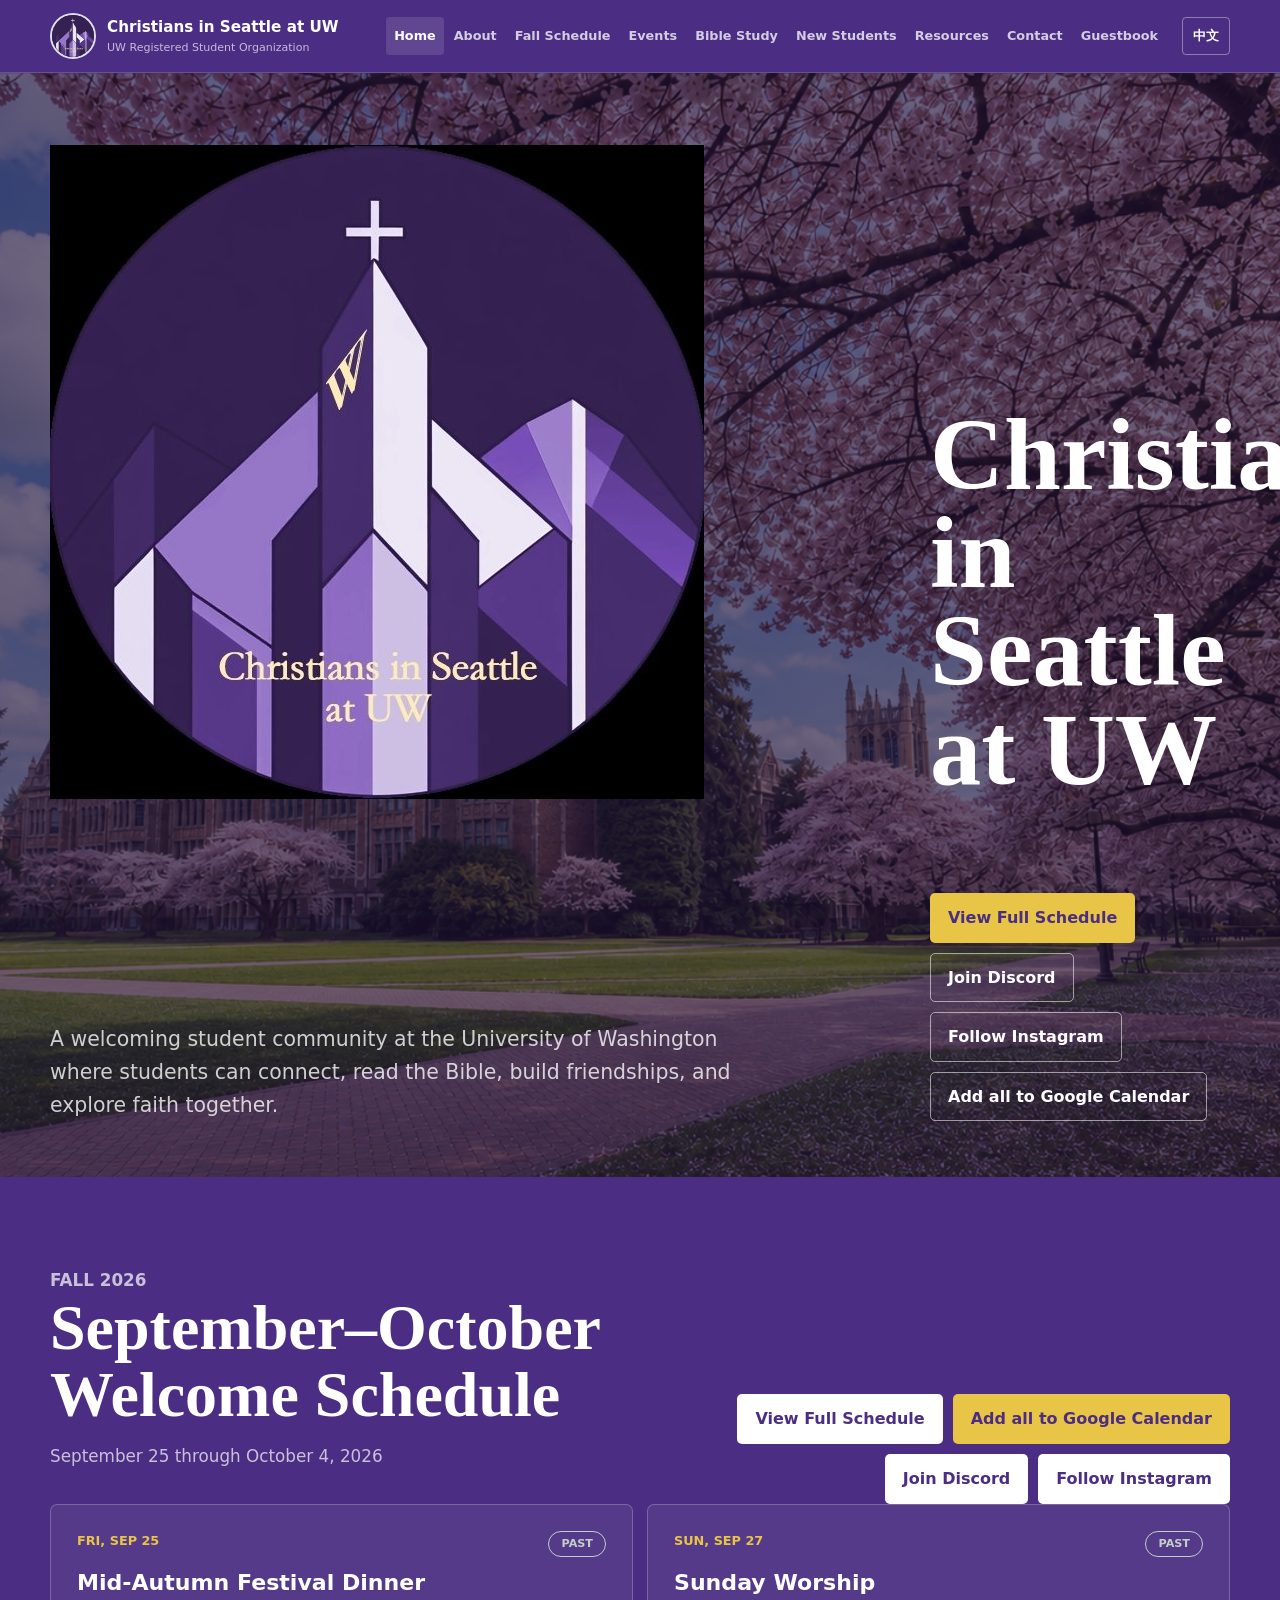
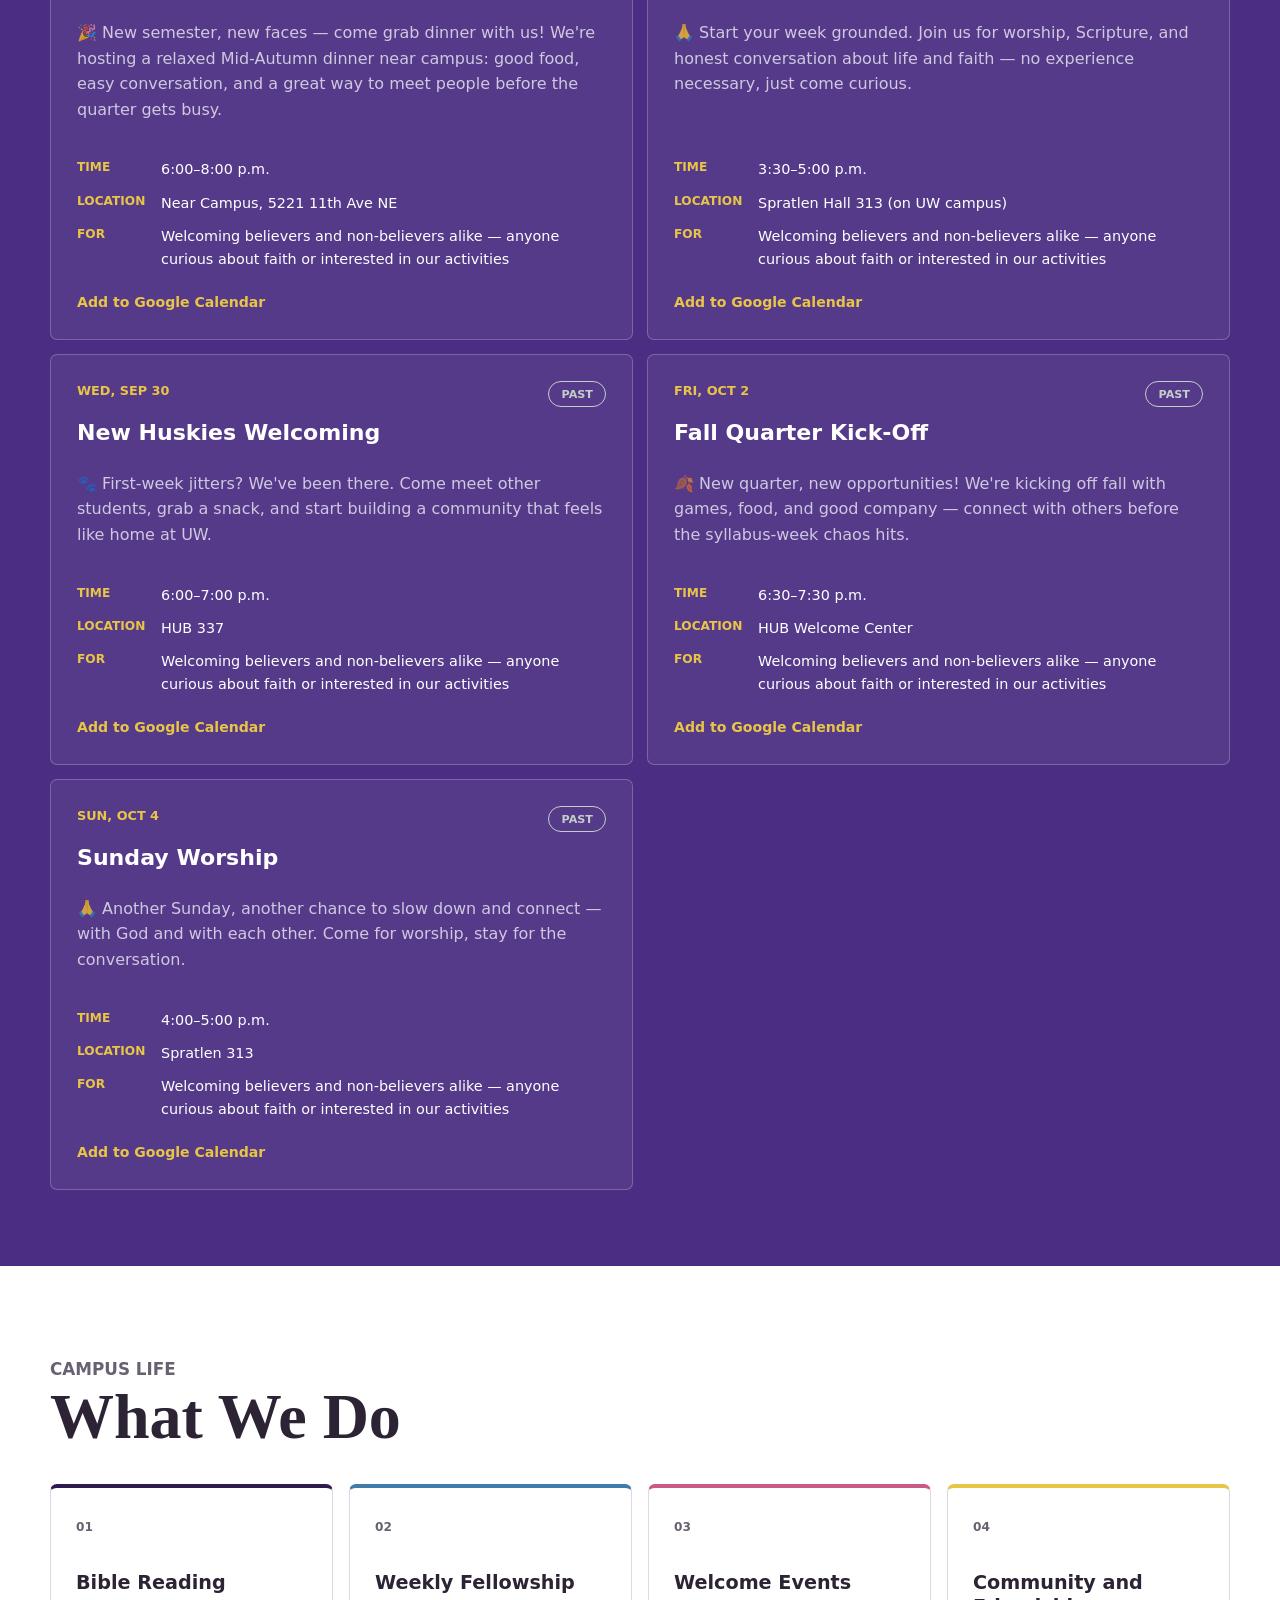
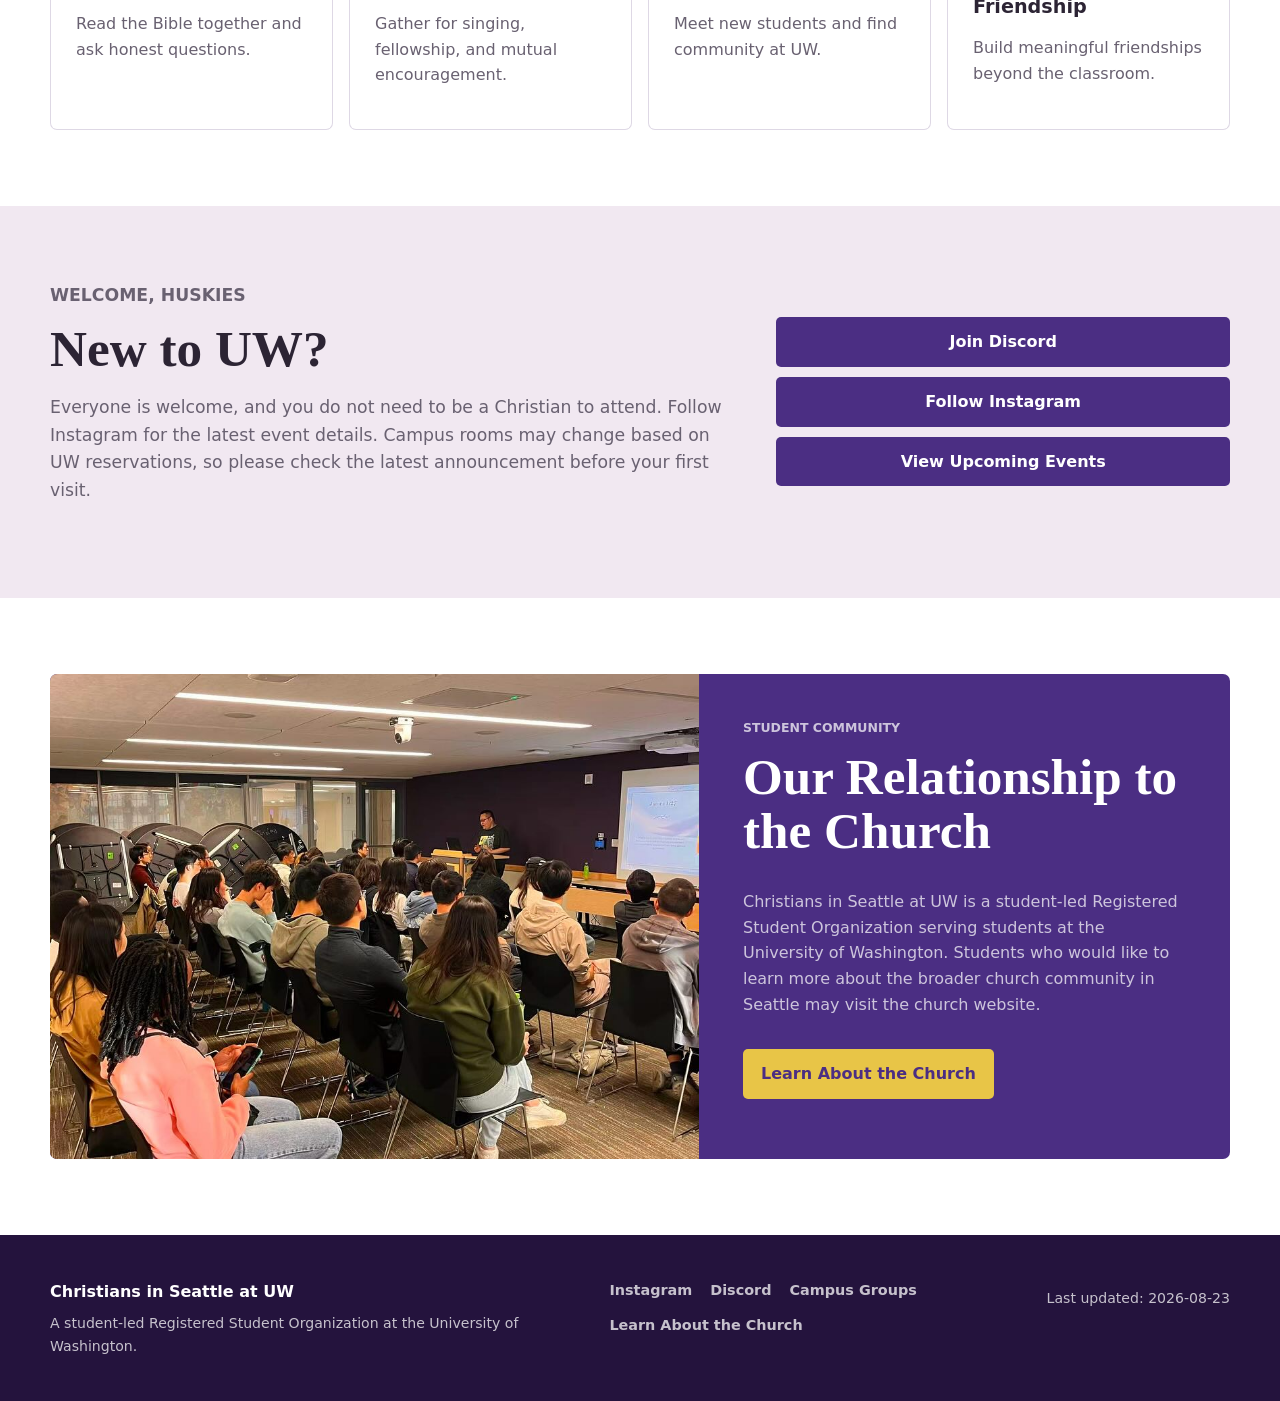
==== index.html @ 1461f037 "Refactor hero section in index.html" ====
<!doctype html>
<html lang="en">
<head>
  <meta charset="utf-8">
  <meta name="viewport" content="width=device-width, initial-scale=1">
  <title>Christians in Seattle at UW</title>
  <meta name="description" content="A welcoming student community and Registered Student Organization at the University of Washington.">
  <meta property="og:title" content="Christians in Seattle at UW">
  <meta property="og:description" content="Connect, read the Bible, build friendships, and explore faith together at UW.">
  <meta property="og:type" content="website">
  <meta property="og:url" content="https://christiansinseattle.org">
  <meta property="og:image" content="https://christiansinseattle.org/images/hero/uw-cherry-blossoms.png">
  <link rel="icon" href="images/branding/favicon.svg" type="image/svg+xml">
  <link rel="stylesheet" href="css/site.css">
  <script type="application/ld+json">
    {
      "@context": "https://schema.org",
      "@type": "Organization",
      "name": "Christians in Seattle at UW",
      "alternateName": "西雅图基督徒 UW 学生社团",
      "url": "https://christiansinseattle.org",
      "description": "A student-led Registered Student Organization at the University of Washington.",
      "sameAs": [
        "https://www.instagram.com/christiansinseattleatuw",
        "https://discord.gg/KaU6RJ3ZWE"
      ]
    }
  </script>
  <script type="module" src="js/app.js"></script>
</head>
<body>
  <a class="skip-link" href="#main">Skip to main content</a>
  <div id="site-header"></div>

  <main id="main">
    <section class="hero">
      <div class="hero-shell">
        <img class="hero-logo-center" data-config-image="logoImage" alt="Christians in Seattle at UW logo">
        <h1 data-public-name>Christians in Seattle at UW</h1>
        <p class="hero-description" data-i18n="home.description">A welcoming student community at the University of Washington where students can connect, read the Bible, build friendships, and explore faith together.</p>
        <div class="hero-actions">
          <a class="button button-primary" href="fall-schedule.html" data-i18n="home.viewSchedule">View Full Schedule</a>
          <a class="button button-secondary" data-link="discordInviteUrl" data-social-preview="discord" data-i18n="home.joinDiscord">Join Discord</a>
          <a class="button button-secondary" data-link="instagramUrl" data-social-preview="instagram" data-i18n="home.followInstagram">Follow Instagram</a>
          <a class="button button-secondary" href="#" data-google-calendar-all data-i18n="common.addAll">Add all to Google Calendar</a>
        </div>
        <p class="inline-status" data-discord-unavailable data-i18n="common.discordUnavailable">Discord invite being updated</p>
      </div>
    </section>

    <section id="fall-schedule" class="section section-dark">
      <div class="shell">
        <div class="section-heading-row">
          <div class="section-heading">
            <p class="eyebrow">Fall 2026</p>
            <h2 data-i18n="home.featured">September–October Welcome Schedule</h2>
            <p data-i18n="home.featuredIntro">September 25 through October 4, 2026</p>
          </div>
          <div class="schedule-actions">
            <a class="button button-light" href="fall-schedule.html" data-i18n="home.viewSchedule">View Full Schedule</a>
            <a class="button button-primary" href="#" data-google-calendar-all data-i18n="common.addAll">Add all to Google Calendar</a>
            <a class="button button-light" data-link="discordInviteUrl" data-social-preview="discord" data-i18n="home.joinDiscord">Join Discord</a>
            <a class="button button-light" data-link="instagramUrl" data-social-preview="instagram" data-i18n="home.followInstagram">Follow Instagram</a>
          </div>
        </div>
        <div id="featured-schedule" class="schedule-grid" aria-live="polite"></div>
      </div>
    </section>

    <section class="section section-white">
      <div class="shell">
        <div class="section-heading">
          <p class="eyebrow">Campus life</p>
          <h2 data-i18n="home.whatWeDo">What We Do</h2>
        </div>
        <div class="activity-grid">
          <article class="activity-card">
            <span class="activity-index">01</span>
            <h3 data-i18n="activities.bibleReading">Bible Reading</h3>
            <p data-i18n="activities.bibleReadingText">Read the Bible together and ask honest questions.</p>
          </article>
          <article class="activity-card">
            <span class="activity-index">02</span>
            <h3 data-i18n="activities.fellowship">Weekly Fellowship</h3>
            <p data-i18n="activities.fellowshipText">Gather for singing, fellowship, and mutual encouragement.</p>
          </article>
          <article class="activity-card">
            <span class="activity-index">03</span>
            <h3 data-i18n="activities.welcome">Welcome Events</h3>
            <p data-i18n="activities.welcomeText">Meet new students and find community at UW.</p>
          </article>
          <article class="activity-card">
            <span class="activity-index">04</span>
            <h3 data-i18n="activities.friendship">Community and Friendship</h3>
            <p data-i18n="activities.friendshipText">Build meaningful friendships beyond the classroom.</p>
          </article>
        </div>
      </div>
    </section>

    <section class="section section-accent">
      <div class="shell split-panel">
        <div>
          <p class="eyebrow">Welcome, Huskies</p>
          <h2 data-i18n="home.newToUw">New to UW?</h2>
          <p data-i18n="home.newToUwText">Everyone is welcome, and you do not need to be a Christian to attend. Follow Instagram for the latest event details.</p>
          <p class="inline-status inline-status-dark" data-discord-unavailable data-i18n="common.discordUnavailable">Discord invite being updated</p>
        </div>
        <div class="action-stack">
          <a class="button button-dark" data-link="discordInviteUrl" data-social-preview="discord" data-i18n="home.joinDiscord">Join Discord</a>
          <a class="button button-dark" data-link="instagramUrl" data-social-preview="instagram" data-i18n="home.followInstagram">Follow Instagram</a>
          <a class="button button-dark" href="events.html" data-i18n="common.viewEvents">View Upcoming Events</a>
        </div>
      </div>
    </section>

    <section class="section section-white">
      <div class="shell photo-strip">
        <img src="images/social/community-fellowship.jpg" alt="Students gathering for a campus fellowship event">
        <div class="photo-strip-copy">
          <p class="eyebrow">Student community</p>
          <h2 data-i18n="home.relationship">Our Relationship to the Church</h2>
          <p data-i18n="home.relationshipText">Christians in Seattle at UW is a student-led Registered Student Organization serving students at the University of Washington.</p>
          <p><a class="button button-primary" data-link="churchWebsiteUrl" data-i18n="common.church">Learn About the Church</a></p>
        </div>
      </div>
    </section>
  </main>

  <div id="site-footer"></div>
  <script type="module">
    import { bindSchedule } from "./js/schedule.js";
    bindSchedule(document.querySelector("#featured-schedule"));
  </script>
</body>
</html>
---- css/site.css ----
:root {
  --ink: #2c2434;
  --muted: #696171;
  --paper: #f8f5f8;
  --white: #ffffff;
  --evergreen: #4b2e83;
  --evergreen-2: #2d1b4e;
  --gold: #e8c547;
  --gold-dark: #6a5600;
  --sky: #3f7cac;
  --rose: #c85a86;
  --violet: #4b2e83;
  --blue: #356f9f;
  --line: #ded8e5;
  --shadow: 0 12px 28px rgba(45, 27, 78, 0.13);
}

* {
  box-sizing: border-box;
}

[hidden] {
  display: none !important;
}

html {
  scroll-behavior: smooth;
}

body {
  margin: 0;
  color: var(--ink);
  background: var(--paper);
  font-family: Inter, ui-sans-serif, system-ui, -apple-system, BlinkMacSystemFont, "Segoe UI", sans-serif;
  line-height: 1.6;
}

body,
button,
a {
  letter-spacing: 0;
}

a {
  color: inherit;
}

img {
  display: block;
  max-width: 100%;
}

button,
a {
  -webkit-tap-highlight-color: transparent;
}

:focus-visible {
  outline: 3px solid var(--gold);
  outline-offset: 3px;
}

.skip-link {
  position: fixed;
  top: 8px;
  left: 8px;
  z-index: 100;
  transform: translateY(-150%);
  background: var(--white);
  color: var(--evergreen);
  padding: 10px 14px;
  border-radius: 4px;
}

.skip-link:focus {
  transform: translateY(0);
}

.sr-only {
  position: absolute;
  width: 1px;
  height: 1px;
  padding: 0;
  margin: -1px;
  overflow: hidden;
  clip: rect(0, 0, 0, 0);
  white-space: nowrap;
  border: 0;
}

.site-header {
  position: sticky;
  top: 0;
  z-index: 50;
  border-bottom: 1px solid rgba(255, 255, 255, 0.16);
  background: var(--evergreen);
  color: var(--white);
}

.nav-shell {
  width: min(1180px, calc(100% - 32px));
  min-height: 72px;
  margin: 0 auto;
  display: grid;
  grid-template-columns: minmax(240px, 1fr) auto auto;
  align-items: center;
  gap: 16px;
}

.brand {
  min-width: 0;
  display: inline-flex;
  align-items: center;
  gap: 11px;
  text-decoration: none;
}

.brand-logo {
  width: 46px;
  height: 46px;
  flex: 0 0 46px;
  border: 2px solid rgba(255, 255, 255, 0.84);
  border-radius: 50%;
  object-fit: cover;
}

.brand strong,
.brand small {
  display: block;
}

.brand strong {
  overflow: hidden;
  text-overflow: ellipsis;
  white-space: nowrap;
  font-size: 0.95rem;
}

.brand small {
  color: rgba(255, 255, 255, 0.68);
  font-size: 0.69rem;
}

.primary-nav {
  display: flex;
  align-items: center;
  gap: 2px;
}

.nav-link {
  padding: 9px 8px;
  border-radius: 4px;
  color: rgba(255, 255, 255, 0.76);
  font-size: 0.8rem;
  font-weight: 700;
  text-decoration: none;
  white-space: nowrap;
}

.nav-link:hover,
.nav-link.is-active {
  color: var(--white);
  background: rgba(255, 255, 255, 0.12);
}

.language-button,
.icon-button {
  border: 1px solid rgba(255, 255, 255, 0.38);
  background: transparent;
  color: var(--white);
  cursor: pointer;
}

.language-button {
  min-width: 48px;
  min-height: 38px;
  border-radius: 4px;
  font-weight: 800;
}

.icon-button {
  display: none;
  width: 42px;
  height: 42px;
  border-radius: 4px;
}

.icon-button span {
  width: 20px;
  height: 2px;
  margin: 4px auto;
  display: block;
  background: currentColor;
}

.hero {
  position: relative;
  min-height: min(690px, calc(100vh - 72px));
  display: grid;
  align-items: center;
  color: var(--white);
  background-color: var(--evergreen);
  background-image: url("../images/hero/uw-cherry-blossoms.png");
  background-position: center 48%;
  background-size: cover;
  overflow: hidden;
}

.hero::before {
  position: absolute;
  inset: 0;
  content: "";
  background: rgba(33, 18, 57, 0.64);
}

.hero-shell {
  position: relative;
  z-index: 1;
  width: min(1180px, calc(100% - 32px));
  margin: 0 auto;
  padding: 72px 0 56px;
  display: grid;
  grid-template-columns: minmax(0, 1fr) 300px;
  align-items: end;
  gap: 60px;
}

.eyebrow {
  margin: 0 0 12px;
  color: var(--gold-dark);
  font-size: 0.78rem;
  font-weight: 900;
  text-transform: uppercase;
}

.hero .eyebrow {
  color: var(--gold);
}

.hero h1 {
  max-width: 900px;
  margin: 0;
  font-family: Georgia, "Times New Roman", serif;
  font-size: clamp(3.2rem, 8vw, 7.2rem);
  line-height: 0.96;
  font-weight: 700;
}

.hero-description {
  max-width: 720px;
  margin: 28px 0 0;
  color: rgba(255, 255, 255, 0.78);
  font-size: clamp(1rem, 2vw, 1.28rem);
}

.hero-actions {
  margin-top: 34px;
  display: flex;
  flex-wrap: wrap;
  gap: 10px;
}

.hero-signal {
  align-self: stretch;
  min-height: 370px;
  display: flex;
  flex-direction: column;
  justify-content: flex-end;
  border-left: 1px solid rgba(255, 255, 255, 0.22);
  padding-left: 32px;
}

.hero-logo {
  width: min(220px, 100%);
  aspect-ratio: 1;
  margin-bottom: auto;
  border: 3px solid rgba(255, 255, 255, 0.82);
  border-radius: 50%;
  object-fit: cover;
  box-shadow: 0 18px 36px rgba(0, 0, 0, 0.25);
}

.hero-signal strong {
  display: block;
  color: var(--gold);
  font-family: Georgia, "Times New Roman", serif;
  font-size: 4.6rem;
  line-height: 0.9;
}

.hero-signal span {
  display: block;
  margin-top: 14px;
  color: rgba(255, 255, 255, 0.72);
  font-size: 0.82rem;
  font-weight: 800;
  text-transform: uppercase;
}

.button,
.calendar-link,
.text-link {
  display: inline-flex;
  align-items: center;
  justify-content: center;
  gap: 8px;
  font-weight: 800;
  text-decoration: none;
}

.button {
  min-height: 46px;
  padding: 11px 17px;
  border: 1px solid transparent;
  border-radius: 5px;
}

.button-primary {
  color: var(--evergreen);
  background: var(--gold);
}

.button-secondary {
  color: var(--white);
  border-color: rgba(255, 255, 255, 0.55);
  background: transparent;
}

.button-dark {
  color: var(--white);
  background: var(--evergreen);
}

.button-light {
  color: var(--evergreen);
  background: var(--white);
}

.button:hover {
  transform: translateY(-1px);
}

.section {
  padding: 76px 0;
}

.section-white {
  background: var(--white);
}

.section-dark {
  color: var(--white);
  background: var(--evergreen);
}

.section-accent {
  background: #f1e8f1;
}

.section-rose {
  background: #fbeef3;
}

.shell {
  width: min(1180px, calc(100% - 32px));
  margin: 0 auto;
}

.section-heading {
  max-width: 760px;
  margin-bottom: 34px;
}

.section-heading h2,
.page-hero h1 {
  margin: 0;
  font-family: Georgia, "Times New Roman", serif;
  font-size: clamp(2rem, 5vw, 4.2rem);
  line-height: 1.05;
}

.section-heading p,
.page-hero p {
  margin: 14px 0 0;
  color: var(--muted);
  font-size: 1.05rem;
}

.section-dark .section-heading p {
  color: rgba(255, 255, 255, 0.7);
}

.section-heading-row {
  display: flex;
  align-items: end;
  justify-content: space-between;
  gap: 24px;
}

.schedule-actions {
  max-width: 520px;
  display: flex;
  flex-wrap: wrap;
  justify-content: flex-end;
  gap: 10px;
}

.page-hero {
  padding: 86px 0 58px;
  color: var(--white);
  background: var(--evergreen);
}

.page-hero p {
  max-width: 720px;
  color: rgba(255, 255, 255, 0.74);
}

.activity-grid,
.resource-grid,
.info-grid {
  display: grid;
  grid-template-columns: repeat(4, minmax(0, 1fr));
  gap: 16px;
}

.activity-card,
.resource-card,
.info-card {
  min-height: 210px;
  padding: 25px;
  border: 1px solid var(--line);
  border-radius: 7px;
  background: var(--white);
}

.activity-card:nth-child(2) {
  border-top: 4px solid var(--sky);
}

.activity-card:nth-child(3) {
  border-top: 4px solid var(--rose);
}

.activity-card:nth-child(4) {
  border-top: 4px solid var(--gold);
}

.activity-card:first-child {
  border-top: 4px solid var(--evergreen-2);
}

.activity-index {
  color: var(--muted);
  font-size: 0.76rem;
  font-weight: 900;
}

.activity-card h3,
.resource-card h3,
.info-card h3,
.event-card h3 {
  margin: 32px 0 8px;
  font-size: 1.2rem;
  line-height: 1.25;
}

.activity-card p,
.resource-card p,
.info-card p,
.event-card p {
  color: var(--muted);
}

.schedule-grid {
  display: grid;
  grid-template-columns: repeat(2, minmax(0, 1fr));
  gap: 14px;
}

.event-card {
  min-height: 332px;
  padding: 26px;
  display: flex;
  flex-direction: column;
  border: 1px solid rgba(255, 255, 255, 0.22);
  border-radius: 7px;
  background: rgba(255, 255, 255, 0.06);
}

.event-card.is-next {
  grid-column: 1 / -1;
  border-color: var(--gold);
  border-left-width: 6px;
  background: rgba(255, 255, 255, 0.11);
}

.section-white .event-card.is-next,
.section-accent .event-card.is-next,
.section-rose .event-card.is-next {
  border-color: var(--violet);
  background: #fbf9ff;
}

.event-card-top {
  display: flex;
  align-items: start;
  justify-content: space-between;
  gap: 16px;
}

.status-row {
  display: flex;
  flex-wrap: wrap;
  justify-content: flex-end;
  gap: 6px;
}

.status-badge {
  min-height: 26px;
  padding: 4px 12px;
  display: inline-flex;
  align-items: center;
  border: 1px solid currentColor;
  border-radius: 999px;
  font-size: 0.7rem;
  font-weight: 900;
  line-height: 1;
  text-transform: uppercase;
}

.status-upcoming {
  color: #aee8cc;
}

.status-today {
  color: var(--gold);
}

.status-past {
  color: #c3cec8;
}

.status-tbc {
  color: #b8d9ff;
}

.status-cancelled {
  color: #ffb4be;
}

.section-white .status-upcoming,
.section-accent .status-upcoming,
.section-rose .status-upcoming {
  color: var(--evergreen-2);
}

.section-white .status-today,
.section-accent .status-today,
.section-rose .status-today {
  color: var(--gold-dark);
}

.section-white .status-past,
.section-accent .status-past,
.section-rose .status-past {
  color: var(--muted);
}

.section-white .status-tbc,
.section-accent .status-tbc,
.section-rose .status-tbc {
  color: var(--blue);
}

.section-white .status-cancelled,
.section-accent .status-cancelled,
.section-rose .status-cancelled {
  color: var(--rose);
}

.section-white .event-card,
.section-accent .event-card,
.section-rose .event-card {
  border-color: var(--line);
  background: var(--white);
  box-shadow: var(--shadow);
}

.event-date {
  margin: 0;
  color: var(--gold) !important;
  font-size: 0.8rem;
  font-weight: 900;
  text-transform: uppercase;
}

.section-white .event-date,
.section-accent .event-date,
.section-rose .event-date {
  color: var(--gold-dark) !important;
}

.event-card h3 {
  margin-top: 12px;
  color: inherit;
  font-size: 1.38rem;
}

.section-dark .event-card > p:not(.event-date) {
  color: rgba(255, 255, 255, 0.72);
}

.event-details {
  margin: auto 0 20px;
  padding-top: 20px;
  display: grid;
  gap: 10px;
}

.event-details div {
  display: grid;
  grid-template-columns: 74px 1fr;
  gap: 10px;
}

.event-details dt {
  color: var(--gold);
  font-size: 0.76rem;
  font-weight: 900;
  text-transform: uppercase;
}

.section-white .event-details dt,
.section-accent .event-details dt,
.section-rose .event-details dt {
  color: var(--gold-dark);
}

.event-details dd {
  margin: 0;
  font-size: 0.9rem;
}

.calendar-link {
  width: fit-content;
  color: var(--gold);
  font-size: 0.88rem;
}

.calendar-actions {
  display: flex;
  flex-wrap: wrap;
  gap: 10px 18px;
}

.section-white .calendar-link,
.section-accent .calendar-link,
.section-rose .calendar-link {
  color: var(--evergreen);
}

.split-panel {
  display: grid;
  grid-template-columns: 1.2fr 0.8fr;
  gap: 46px;
  align-items: center;
}

.split-panel h2 {
  margin: 0 0 16px;
  font-family: Georgia, "Times New Roman", serif;
  font-size: clamp(2rem, 4vw, 3.7rem);
  line-height: 1.08;
}

.split-panel p {
  color: var(--muted);
  font-size: 1.08rem;
}

.photo-strip {
  display: grid;
  grid-template-columns: 1.1fr 0.9fr;
  min-height: 430px;
  overflow: hidden;
  border-radius: 7px;
  background: var(--evergreen);
}

.photo-strip img {
  width: 100%;
  height: 100%;
  min-height: 430px;
  object-fit: cover;
}

.photo-strip-copy {
  padding: 44px;
  display: flex;
  flex-direction: column;
  justify-content: center;
  color: var(--white);
}

.photo-strip-copy h2 {
  margin: 0 0 16px;
  font-family: Georgia, "Times New Roman", serif;
  font-size: clamp(2rem, 4vw, 3.6rem);
  line-height: 1.05;
}

.photo-strip-copy p {
  color: rgba(255, 255, 255, 0.72);
}

.action-stack {
  display: grid;
  gap: 10px;
}

.notice {
  padding: 18px 20px;
  border-left: 5px solid var(--gold);
  background: var(--white);
  color: var(--ink);
}

.inline-status {
  width: fit-content;
  margin: 18px 0 0;
  padding: 7px 10px;
  border-left: 3px solid var(--blue);
  color: rgba(255, 255, 255, 0.76);
  background: rgba(47, 111, 143, 0.2);
  font-size: 0.85rem;
  font-weight: 800;
}

.inline-status-dark {
  color: var(--ink);
  background: var(--white);
}

.social-qr-layout {
  display: grid;
  grid-template-columns: 1fr minmax(220px, 330px);
  align-items: center;
  gap: 48px;
}

.social-preview {
  position: relative;
  display: inline-flex;
  min-width: 0;
}

.social-preview > .button {
  width: 100%;
}

.social-preview-card {
  position: absolute;
  bottom: calc(100% + 12px);
  left: 50%;
  z-index: 40;
  width: min(320px, calc(100vw - 32px));
  padding: 12px;
  display: grid;
  grid-template-columns: 88px minmax(0, 1fr);
  gap: 12px;
  visibility: hidden;
  border: 1px solid var(--line);
  border-radius: 7px;
  color: var(--ink);
  background: var(--white);
  box-shadow: 0 20px 44px rgba(24, 14, 42, 0.24);
  opacity: 0;
  transform: translate(-50%, 8px);
  transition: opacity 160ms ease, transform 160ms ease, visibility 160ms ease;
}

.social-preview:hover .social-preview-card,
.social-preview:focus-within .social-preview-card {
  visibility: visible;
  opacity: 1;
  transform: translate(-50%, 0);
}

.social-preview-card > img {
  width: 88px;
  height: 88px;
  border-radius: 5px;
  object-fit: cover;
}

.social-preview-copy {
  min-width: 0;
  display: flex;
  flex-direction: column;
  justify-content: center;
}

.social-preview-copy strong,
.social-preview-copy small,
.social-preview-copy a {
  display: block;
}

.social-preview-copy strong {
  color: var(--evergreen);
  font-size: 0.92rem;
}

.social-preview-copy small {
  margin-top: 5px;
  color: var(--muted);
  font-size: 0.76rem;
  line-height: 1.35;
}

.social-preview-copy a {
  width: fit-content;
  margin-top: 8px;
  color: var(--violet);
  font-size: 0.76rem;
  font-weight: 900;
  text-decoration: none;
}

.social-qr-layout h2 {
  margin: 0;
  font-family: Georgia, "Times New Roman", serif;
  font-size: clamp(2rem, 4vw, 3.8rem);
  line-height: 1.05;
}

.qr-card {
  margin: 0;
  padding: 18px;
  border: 3px solid var(--violet);
  border-radius: 7px;
  background: var(--white);
  box-shadow: var(--shadow);
}

.qr-card img {
  width: 100%;
  aspect-ratio: 1;
  object-fit: contain;
}

.qr-card figcaption {
  padding: 12px 6px 0;
  overflow-wrap: anywhere;
  color: var(--violet);
  font-weight: 900;
  text-align: center;
}

.prose {
  max-width: 800px;
}

.prose h2 {
  margin: 42px 0 12px;
  font-family: Georgia, "Times New Roman", serif;
  font-size: 2rem;
}

.prose h2:first-child {
  margin-top: 0;
}

.prose ul {
  padding-left: 22px;
}

.contact-list {
  display: grid;
  gap: 12px;
}

.contact-list a,
.contact-list p {
  min-height: 56px;
  margin: 0;
  padding: 15px 17px;
  display: flex;
  align-items: center;
  justify-content: space-between;
  border: 1px solid var(--line);
  border-radius: 6px;
  background: var(--white);
  font-weight: 800;
  text-decoration: none;
}

.empty-state {
  padding: 22px;
  border: 1px dashed #aebbb4;
  border-radius: 6px;
  color: var(--muted);
}

.media-placeholder {
  width: 100%;
  min-height: 260px;
  display: grid;
  place-items: center;
  border: 1px dashed #9cad9f;
  border-radius: 6px;
  color: var(--muted);
  background: #e9eeea;
}

.site-footer {
  padding: 44px 0;
  color: rgba(255, 255, 255, 0.74);
  background: #24133d;
}

.footer-shell {
  width: min(1180px, calc(100% - 32px));
  margin: 0 auto;
  display: grid;
  grid-template-columns: 1.3fr 1fr auto;
  gap: 30px;
  align-items: start;
}

.footer-shell strong {
  color: var(--white);
}

.footer-shell p {
  margin: 8px 0 0;
  font-size: 0.88rem;
}

.footer-links {
  display: flex;
  flex-wrap: wrap;
  gap: 12px 18px;
}

.text-link {
  color: inherit;
  font-size: 0.9rem;
}

.text-link:hover {
  color: var(--gold);
}

.footer-date {
  white-space: nowrap;
}

@media (max-width: 1040px) {
  .nav-shell {
    grid-template-columns: 1fr auto auto;
  }

  .icon-button {
    display: block;
  }

  .primary-nav {
    position: absolute;
    top: 72px;
    right: 0;
    left: 0;
    max-height: 0;
    padding: 0 16px;
    display: grid;
    overflow: hidden;
    background: var(--evergreen);
    transition: max-height 180ms ease, padding 180ms ease;
  }

  .primary-nav.is-open {
    max-height: 560px;
    padding-top: 10px;
    padding-bottom: 18px;
  }

  .nav-link {
    padding: 11px 12px;
  }

  .activity-grid,
  .resource-grid,
  .info-grid {
    grid-template-columns: repeat(2, minmax(0, 1fr));
  }
}

@media (max-width: 760px) {
  .nav-shell {
    width: min(100% - 24px, 1180px);
  }

  .brand strong {
    max-width: 170px;
  }

  .brand small {
    display: none;
  }

  .hero {
    min-height: 590px;
  }

  .hero-shell {
    grid-template-columns: 1fr;
    gap: 16px;
    padding-top: 24px;
    padding-bottom: 20px;
  }

  .hero h1 {
    font-size: clamp(2.7rem, 13vw, 4.2rem);
  }

  .hero-description {
    margin-top: 18px;
  }

  .hero-actions {
    margin-top: 22px;
    display: grid;
    grid-template-columns: repeat(2, minmax(0, 1fr));
  }

  .hero-actions .button {
    width: 100%;
    min-width: 0;
    padding-right: 10px;
    padding-left: 10px;
    font-size: 0.88rem;
    text-align: center;
  }

  .social-preview {
    width: 100%;
  }

  .social-preview-card {
    right: auto;
    left: 0;
    transform: translateY(8px);
  }

  .social-preview:hover .social-preview-card,
  .social-preview:focus-within .social-preview-card {
    transform: translateY(0);
  }

  .hero-signal {
    min-height: auto;
    padding: 14px 0 0;
    display: grid;
    grid-template-columns: 88px minmax(0, 1fr);
    grid-template-rows: auto auto;
    column-gap: 16px;
    align-items: end;
    border-top: 1px solid rgba(255, 255, 255, 0.22);
    border-left: 0;
  }

  .hero-signal strong {
    grid-column: 2;
    grid-row: 1;
    font-size: 2.7rem;
  }

  .hero-signal span {
    grid-column: 2;
    grid-row: 2;
    margin-top: 6px;
  }

  .section {
    padding: 58px 0;
  }

  .section-heading-row,
  .split-panel,
  .photo-strip,
  .social-qr-layout {
    display: grid;
    grid-template-columns: 1fr;
    align-items: start;
  }

  .photo-strip img {
    min-height: 280px;
    max-height: 420px;
  }

  .photo-strip-copy {
    padding: 30px 24px;
  }

  .schedule-grid,
  .activity-grid,
  .resource-grid,
  .info-grid {
    grid-template-columns: 1fr;
  }

  .event-card {
    min-height: 0;
  }

  .event-card.is-next {
    grid-column: auto;
  }

  .schedule-actions {
    max-width: none;
    justify-content: flex-start;
  }

  .schedule-actions .button {
    flex: 1 1 190px;
  }

  .hero-logo {
    width: 88px;
    margin: 0;
    grid-column: 1;
    grid-row: 1 / 3;
  }

  .footer-shell {
    grid-template-columns: 1fr;
  }
}

@media (prefers-reduced-motion: reduce) {
  *,
  *::before,
  *::after {
    scroll-behavior: auto !important;
    transition: none !important;
  }
}


.guestbook-form-wrap {
    border: 1px solid var(--line);
    border-radius: 7px;
    overflow: hidden;
    background: var(--white);
    box-shadow: var(--shadow);
}

#guestbook-form-frame {
    width: 100%;
    height: 900px;
    border: 0;
    display: block;
}

.guestbook-list {
    margin-top: 16px;
    display: grid;
    gap: 16px;
}

.guestbook-entry {
    min-height: 0;
}

.guestbook-message {
    white-space: pre-wrap;
    word-break: break-word;
}

@media (max-width: 640px) {
    #guestbook-form-frame {
          height: 1100px;
    }
}

/* Feature pills — rounded tags matching the printed banner/flyer style */
.feature-pills {
  display: flex;
  flex-wrap: wrap;
  gap: 12px;
  margin: 24px 0;
}

.feature-pill {
  display: inline-flex;
  align-items: center;
  padding: 14px 24px;
  border-radius: 999px;
  background: rgba(255, 255, 255, 0.14);
  color: var(--white);
  font-weight: 800;
  font-size: 0.95rem;
  text-align: center;
  line-height: 1.2;
}

.section-white .feature-pill,
.section-accent .feature-pill {
  background: var(--evergreen);
  color: var(--white);
}

.event-photo-gallery {
    display: grid;
    grid-template-columns: repeat(auto-fit, minmax(140px, 1fr));
    gap: 8px;
    margin: 12px 0;
}

.event-photo {
    margin: 0;
    aspect-ratio: 4 / 3;
    overflow: hidden;
    border-radius: 12px;
}

.event-photo img {
    width: 100%;
    height: 100%;
    object-fit: cover;
    display: block;
}
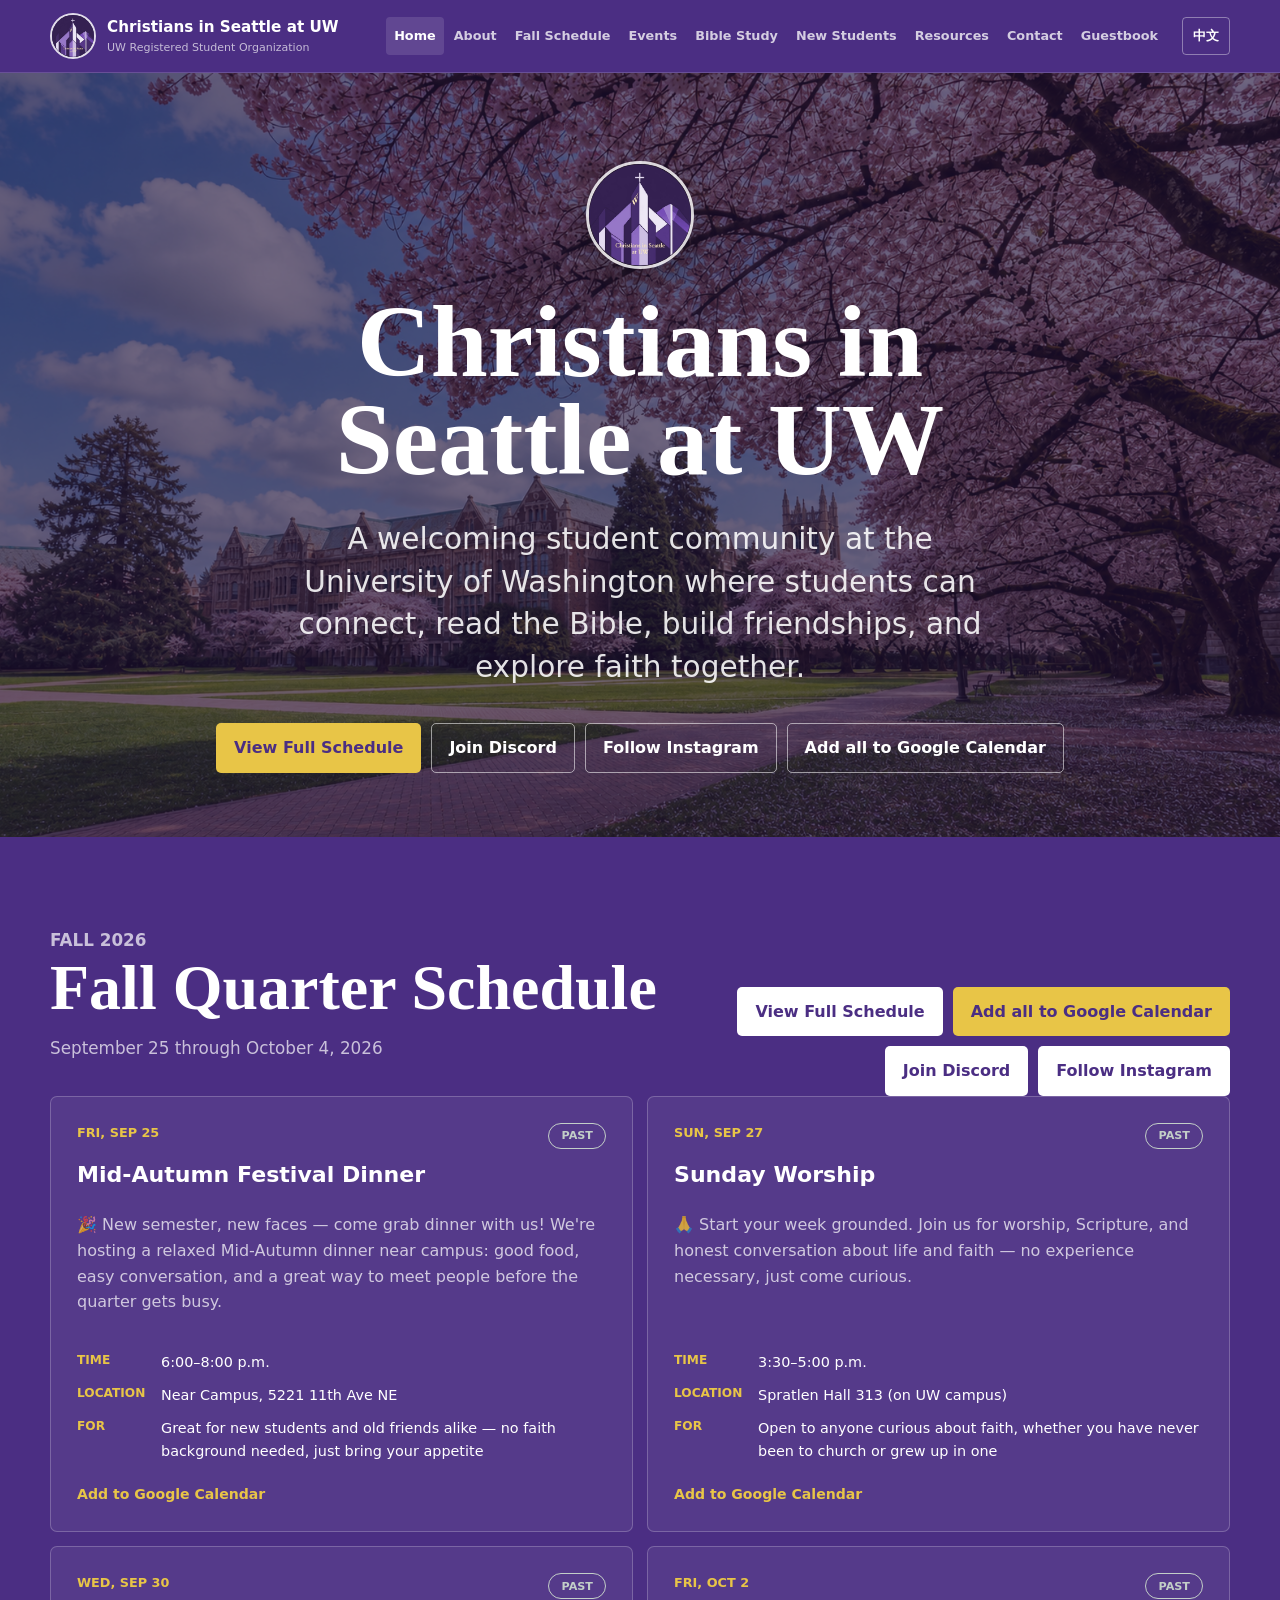
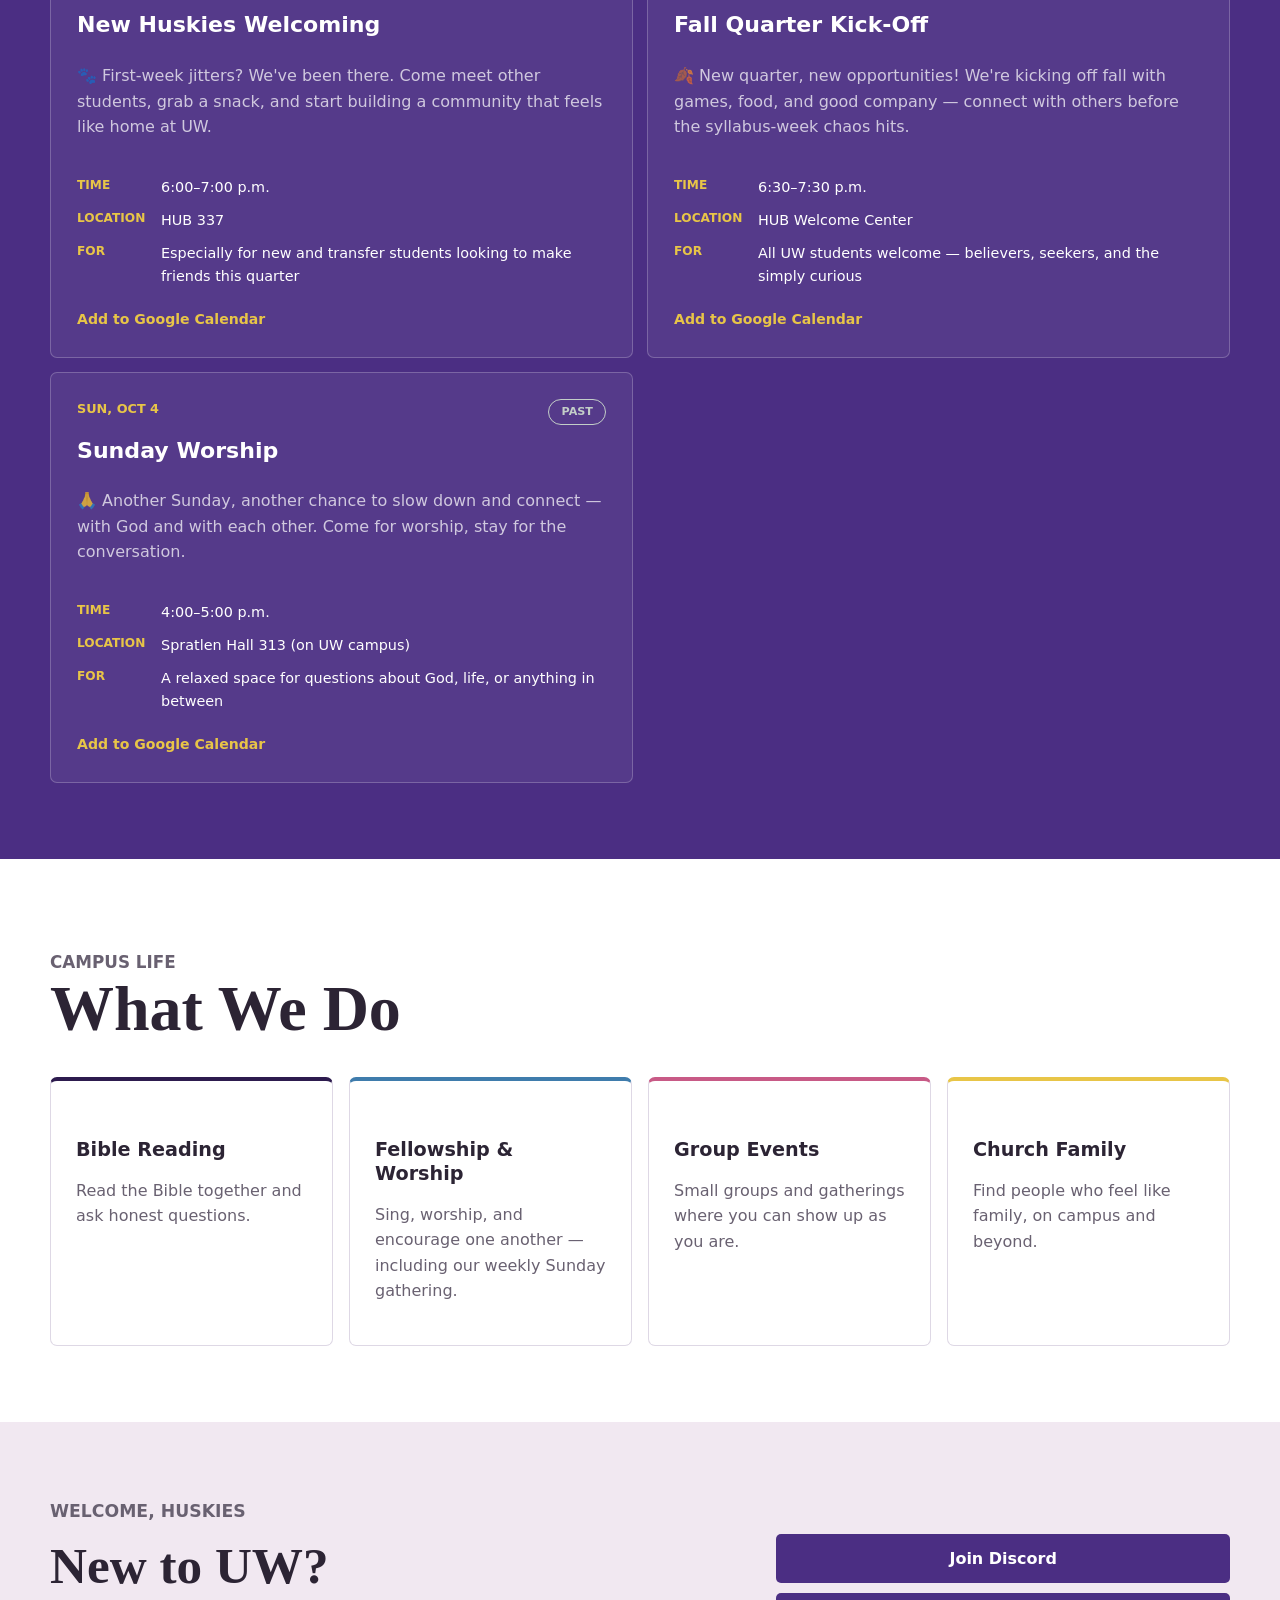
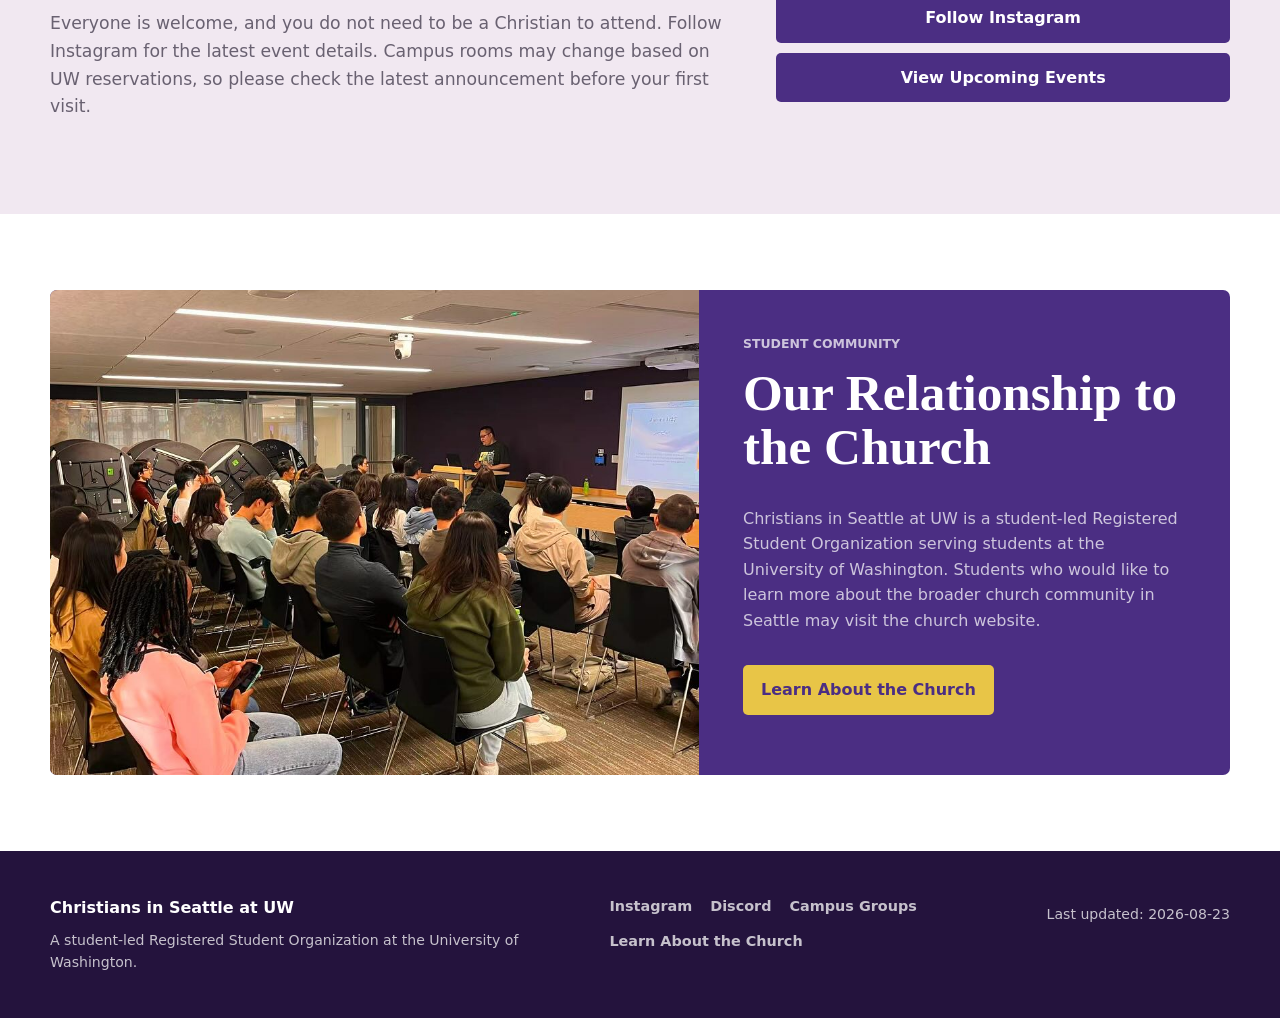
==== commit a074e9cf: "Update index.html" ====
--- a/index.html
+++ b/index.html
@@ -53,7 +53,7 @@
         <div class="section-heading-row">
           <div class="section-heading">
             <p class="eyebrow">Fall 2026</p>
-            <h2 data-i18n="home.featured">September–October Welcome Schedule</h2>
+            <h2 data-i18n="home.featured">Fall Quarter Schedule</h2>
             <p data-i18n="home.featuredIntro">September 25 through October 4, 2026</p>
           </div>
           <div class="schedule-actions">
@@ -75,22 +75,18 @@
         </div>
         <div class="activity-grid">
           <article class="activity-card">
-            <span class="activity-index">01</span>
             <h3 data-i18n="activities.bibleReading">Bible Reading</h3>
             <p data-i18n="activities.bibleReadingText">Read the Bible together and ask honest questions.</p>
           </article>
           <article class="activity-card">
-            <span class="activity-index">02</span>
             <h3 data-i18n="activities.fellowship">Weekly Fellowship</h3>
             <p data-i18n="activities.fellowshipText">Gather for singing, fellowship, and mutual encouragement.</p>
           </article>
           <article class="activity-card">
-            <span class="activity-index">03</span>
             <h3 data-i18n="activities.welcome">Welcome Events</h3>
             <p data-i18n="activities.welcomeText">Meet new students and find community at UW.</p>
           </article>
           <article class="activity-card">
-            <span class="activity-index">04</span>
             <h3 data-i18n="activities.friendship">Community and Friendship</h3>
             <p data-i18n="activities.friendshipText">Build meaningful friendships beyond the classroom.</p>
           </article>
--- a/css/site.css
+++ b/css/site.css
@@ -216,13 +216,23 @@
 .hero-shell {
   position: relative;
   z-index: 1;
-  width: min(1180px, calc(100% - 32px));
+  width: min(880px, calc(100% - 32px));
   margin: 0 auto;
-  padding: 72px 0 56px;
-  display: grid;
-  grid-template-columns: minmax(0, 1fr) 300px;
-  align-items: end;
-  gap: 60px;
+  padding: 88px 0 64px;
+  display: flex;
+  flex-direction: column;
+  align-items: center;
+  text-align: center;
+}
+
+.hero-logo-center {
+  width: 108px;
+  height: 108px;
+  margin-bottom: 24px;
+  border: 3px solid rgba(255, 255, 255, 0.82);
+  border-radius: 50%;
+  object-fit: cover;
+  box-shadow: 0 18px 36px rgba(0, 0, 0, 0.25);
 }
 
 .eyebrow {
@@ -247,16 +257,19 @@
 }
 
 .hero-description {
-  max-width: 720px;
+  max-width: 700px;
   margin: 28px 0 0;
-  color: rgba(255, 255, 255, 0.78);
-  font-size: clamp(1rem, 2vw, 1.28rem);
+  color: rgba(255, 255, 255, 0.88);
+  font-size: clamp(1.25rem, 2.8vw, 1.85rem);
+  font-weight: 500;
+  line-height: 1.45;
 }
 
 .hero-actions {
   margin-top: 34px;
   display: flex;
   flex-wrap: wrap;
+  justify-content: center;
   gap: 10px;
 }
 
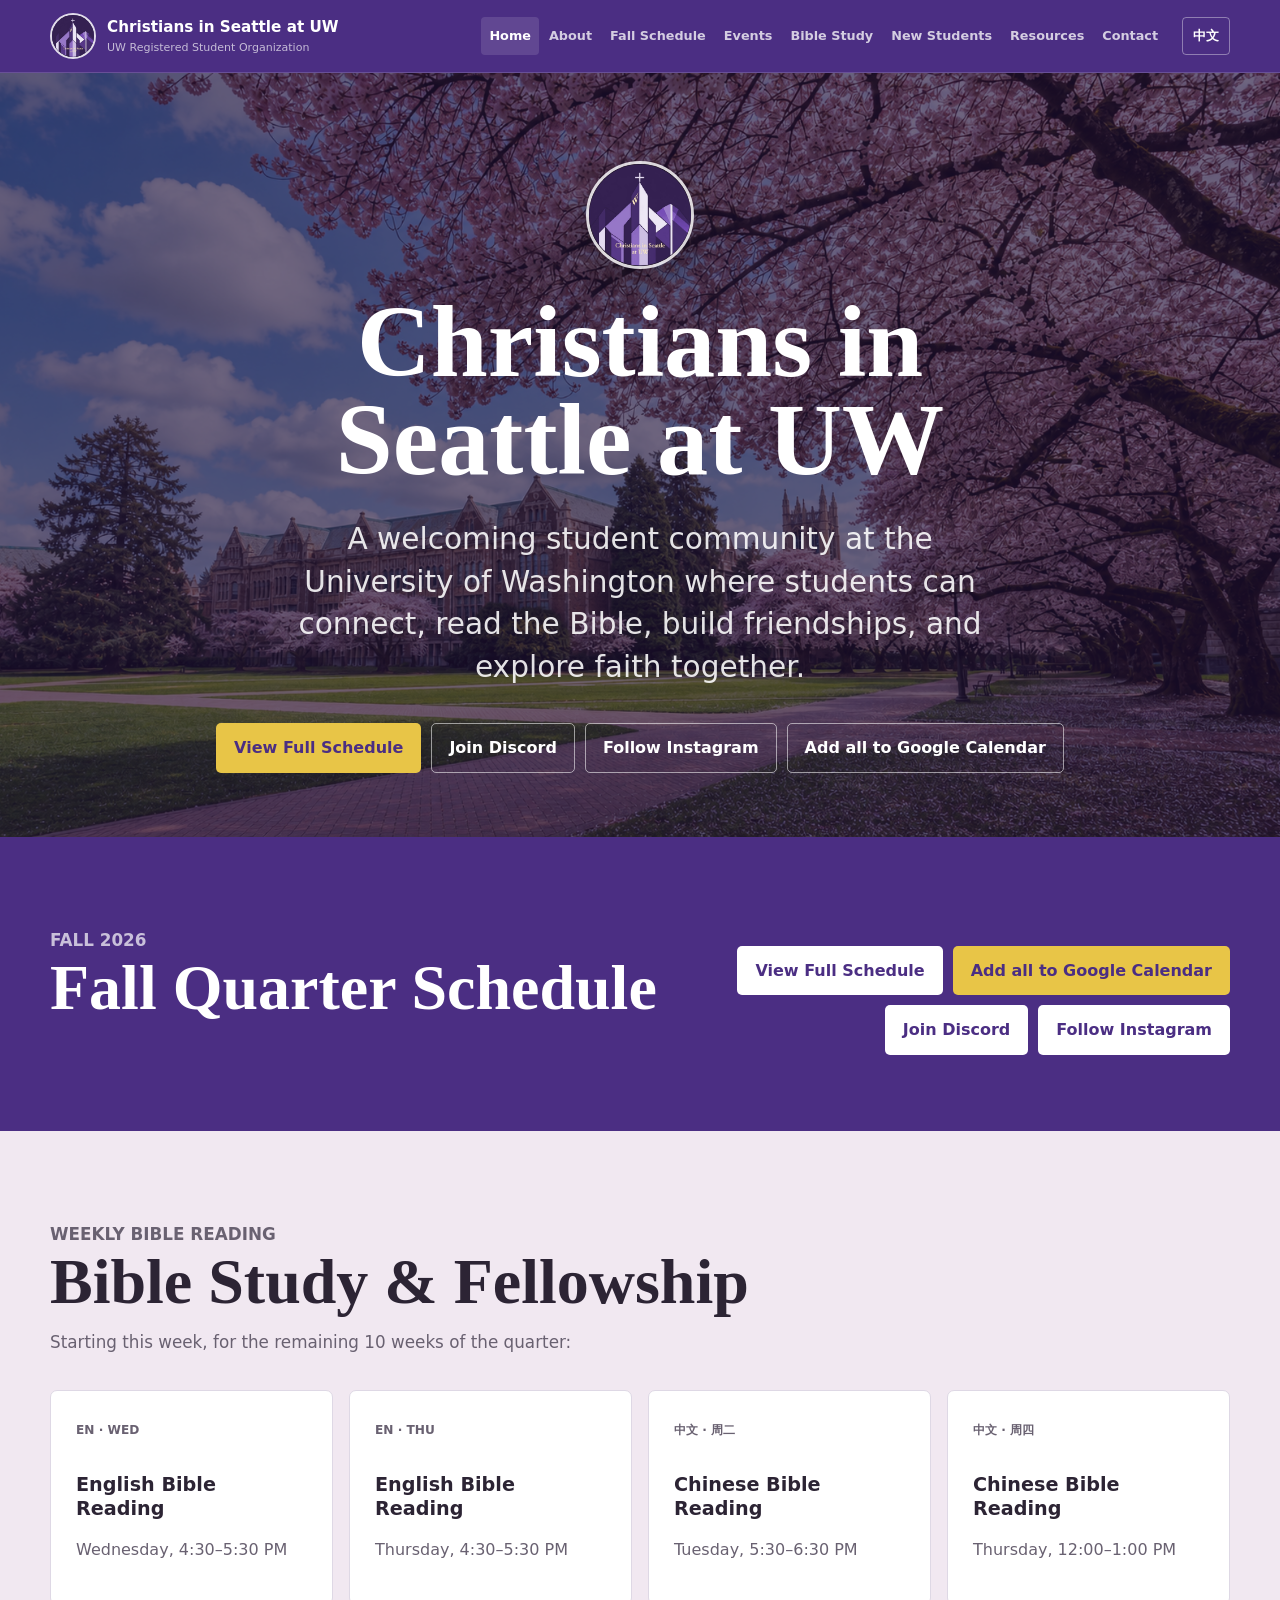
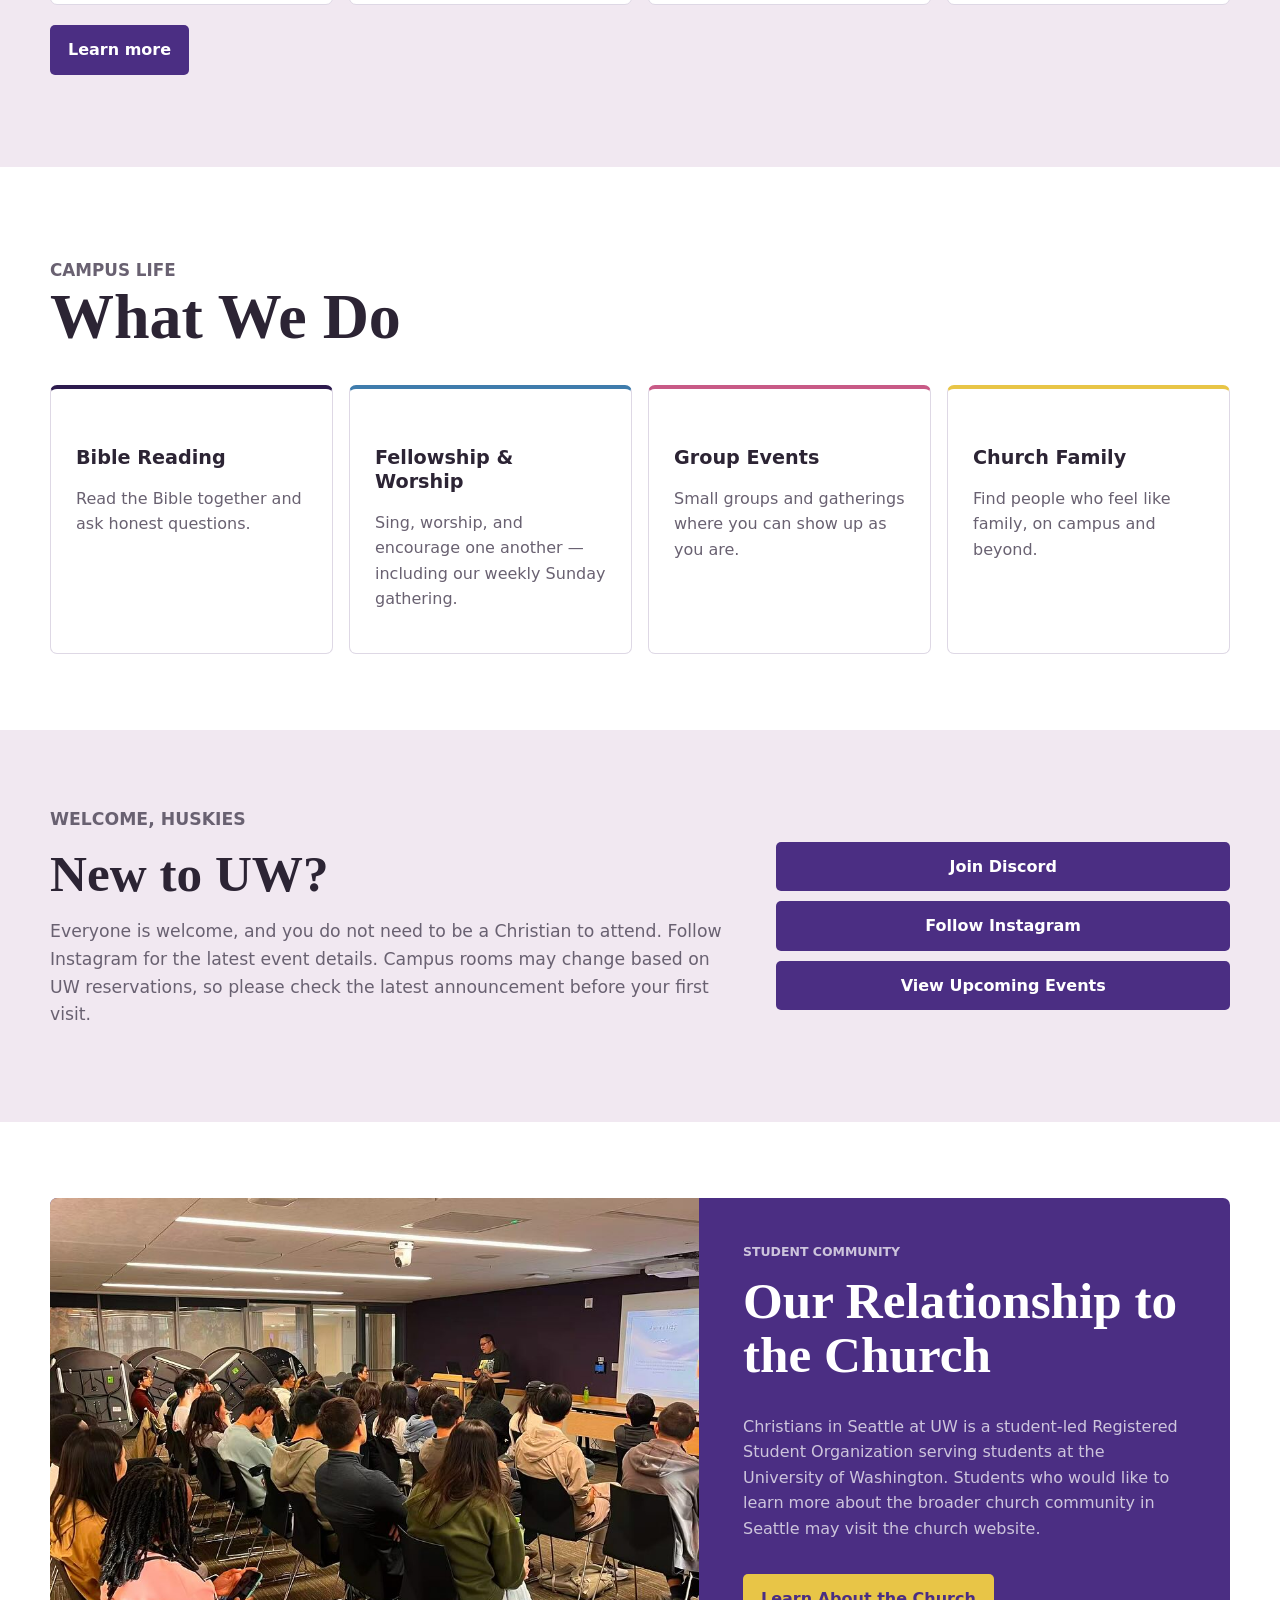
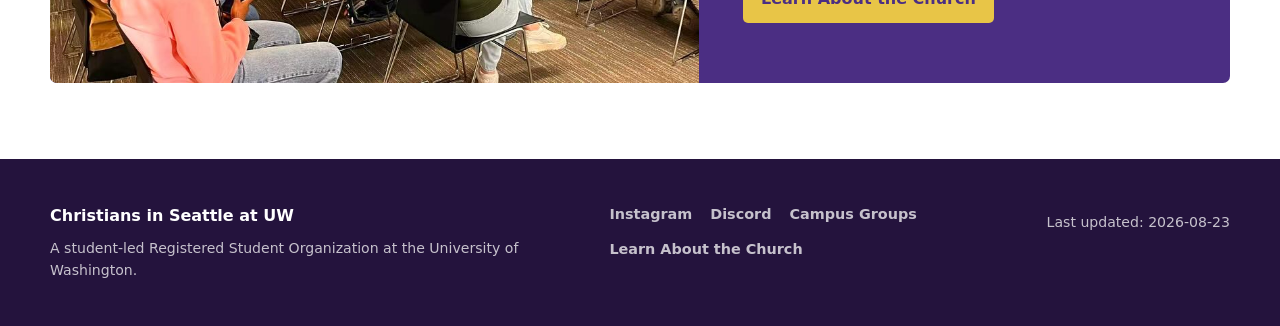
==== commit 71cb291e: "Update index.html" ====
--- a/index.html
+++ b/index.html
@@ -39,7 +39,7 @@
         <h1 data-public-name>Christians in Seattle at UW</h1>
         <p class="hero-description" data-i18n="home.description">A welcoming student community at the University of Washington where students can connect, read the Bible, build friendships, and explore faith together.</p>
         <div class="hero-actions">
-          <a class="button button-primary" href="fall-schedule.html" data-i18n="home.viewSchedule">View Full Schedule</a>
+          <a class="button button-primary" href="fall-schedule.html" data-social-preview="schedule" data-i18n="home.viewSchedule">View Full Schedule</a>
           <a class="button button-secondary" data-link="discordInviteUrl" data-social-preview="discord" data-i18n="home.joinDiscord">Join Discord</a>
           <a class="button button-secondary" data-link="instagramUrl" data-social-preview="instagram" data-i18n="home.followInstagram">Follow Instagram</a>
           <a class="button button-secondary" href="#" data-google-calendar-all data-i18n="common.addAll">Add all to Google Calendar</a>
@@ -54,16 +54,48 @@
           <div class="section-heading">
             <p class="eyebrow">Fall 2026</p>
             <h2 data-i18n="home.featured">Fall Quarter Schedule</h2>
-            <p data-i18n="home.featuredIntro">September 25 through October 4, 2026</p>
           </div>
           <div class="schedule-actions">
-            <a class="button button-light" href="fall-schedule.html" data-i18n="home.viewSchedule">View Full Schedule</a>
+            <a class="button button-light" href="fall-schedule.html" data-social-preview="schedule" data-i18n="home.viewSchedule">View Full Schedule</a>
             <a class="button button-primary" href="#" data-google-calendar-all data-i18n="common.addAll">Add all to Google Calendar</a>
             <a class="button button-light" data-link="discordInviteUrl" data-social-preview="discord" data-i18n="home.joinDiscord">Join Discord</a>
             <a class="button button-light" data-link="instagramUrl" data-social-preview="instagram" data-i18n="home.followInstagram">Follow Instagram</a>
           </div>
         </div>
         <div id="featured-schedule" class="schedule-grid" aria-live="polite"></div>
+      </div>
+    </section>
+
+    <section class="section section-accent">
+      <div class="shell">
+        <div class="section-heading">
+          <p class="eyebrow">Weekly Bible Reading</p>
+          <h2 data-i18n="pages.bibleTitle">Bible Study &amp; Fellowship</h2>
+          <p data-i18n="pages.readingScheduleNote">Starting this week, for the remaining 10 weeks of the quarter:</p>
+        </div>
+        <div class="info-grid">
+          <article class="info-card">
+            <span class="activity-index">EN · WED</span>
+            <h3 data-i18n="pages.englishReading">English Bible Reading</h3>
+            <p data-i18n="pages.englishReadingWed">Wednesday, 4:30–5:30 PM</p>
+          </article>
+          <article class="info-card">
+            <span class="activity-index">EN · THU</span>
+            <h3 data-i18n="pages.englishReading">English Bible Reading</h3>
+            <p data-i18n="pages.englishReadingThu">Thursday, 4:30–5:30 PM</p>
+          </article>
+          <article class="info-card">
+            <span class="activity-index">中文 · 周二</span>
+            <h3 data-i18n="pages.chineseReading">Chinese Bible Reading</h3>
+            <p data-i18n="pages.chineseReadingTue">Tuesday, 5:30–6:30 PM</p>
+          </article>
+          <article class="info-card">
+            <span class="activity-index">中文 · 周四</span>
+            <h3 data-i18n="pages.chineseReading">Chinese Bible Reading</h3>
+            <p data-i18n="pages.chineseReadingThu">Thursday, 12:00–1:00 PM</p>
+          </article>
+        </div>
+        <p style="margin-top:20px;"><a class="button button-dark" href="bible-study.html" data-i18n="common.learnMore">Learn more</a></p>
       </div>
     </section>
 
@@ -125,8 +157,14 @@
 
   <div id="site-footer"></div>
   <script type="module">
-    import { bindSchedule } from "./js/schedule.js";
-    bindSchedule(document.querySelector("#featured-schedule"));
+    import { fallOrientationEvents } from "./data/events.js";
+    import { splitEvents, renderSchedule } from "./js/schedule.js";
+    function renderHomeSchedule() {
+      const groups = splitEvents(fallOrientationEvents);
+      renderSchedule(document.querySelector("#featured-schedule"), groups.upcoming);
+    }
+    renderHomeSchedule();
+    window.addEventListener("languagechange", renderHomeSchedule);
   </script>
 </body>
 </html>
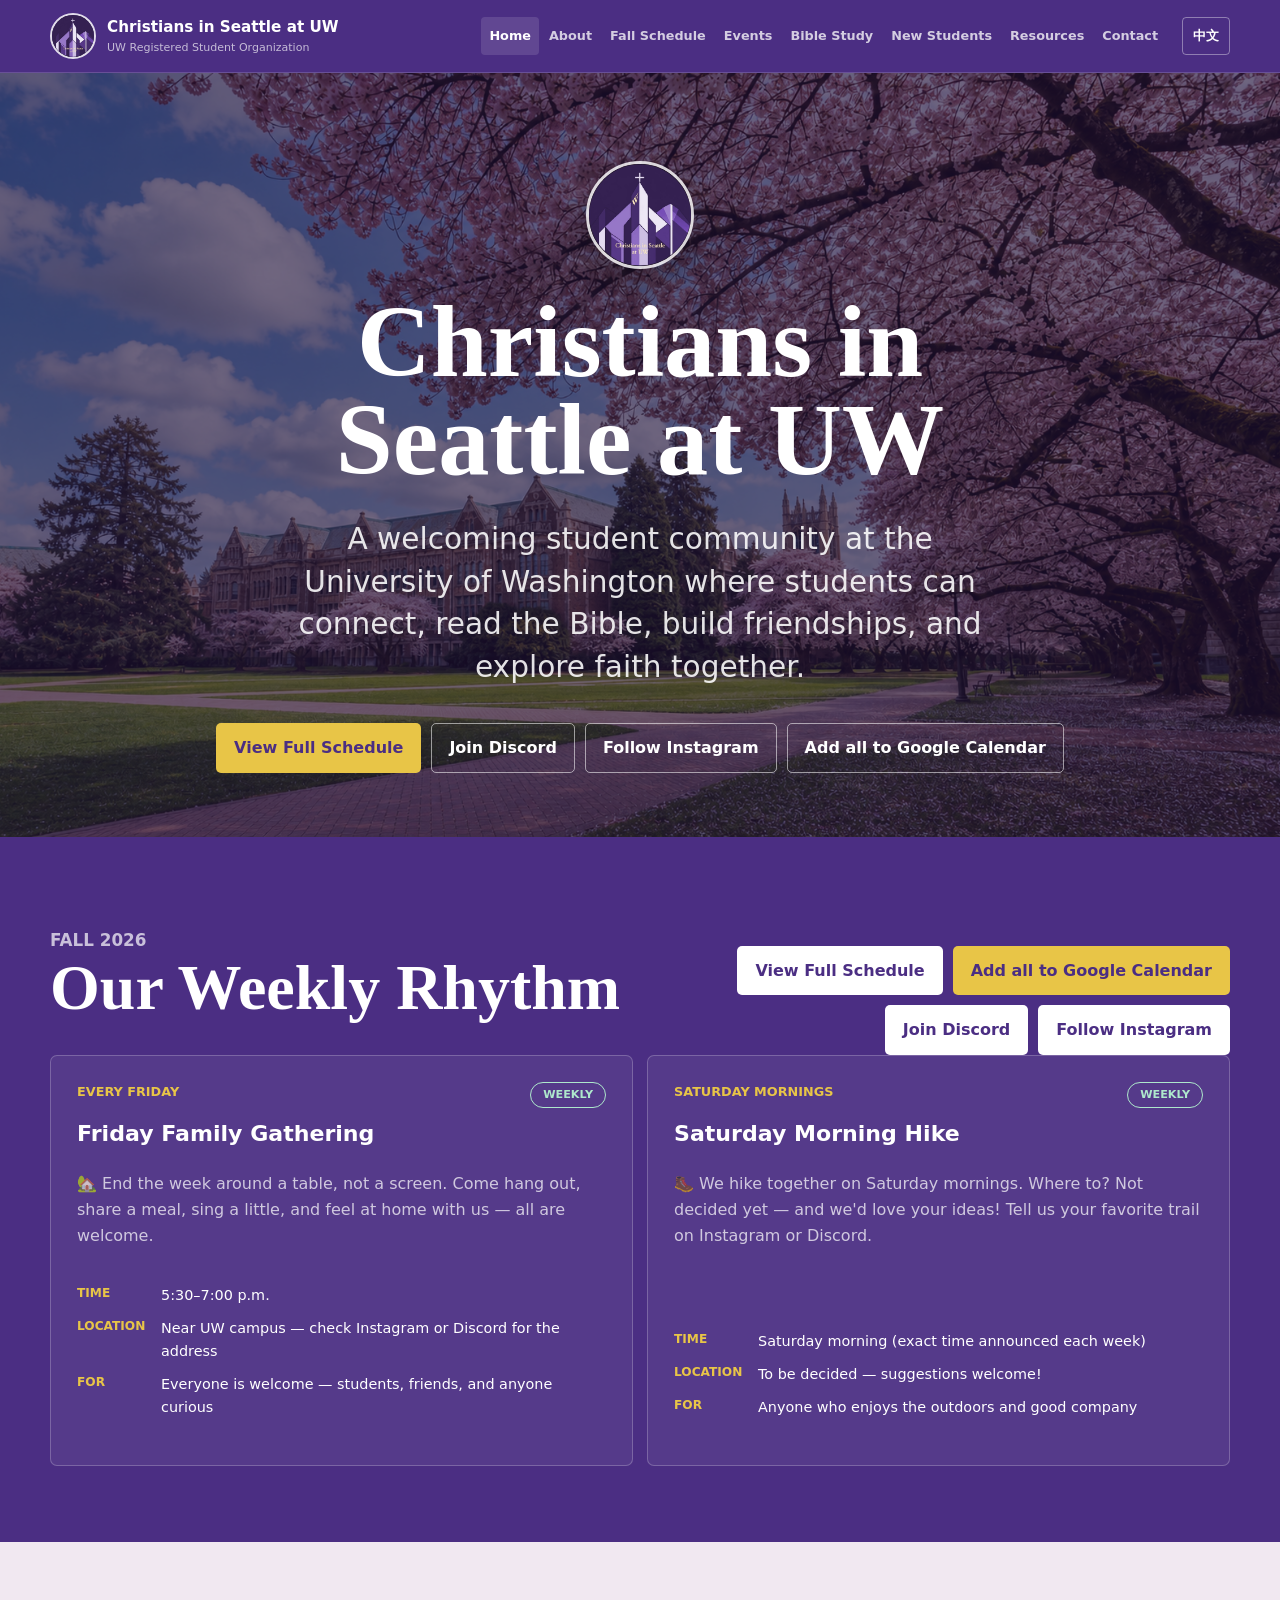
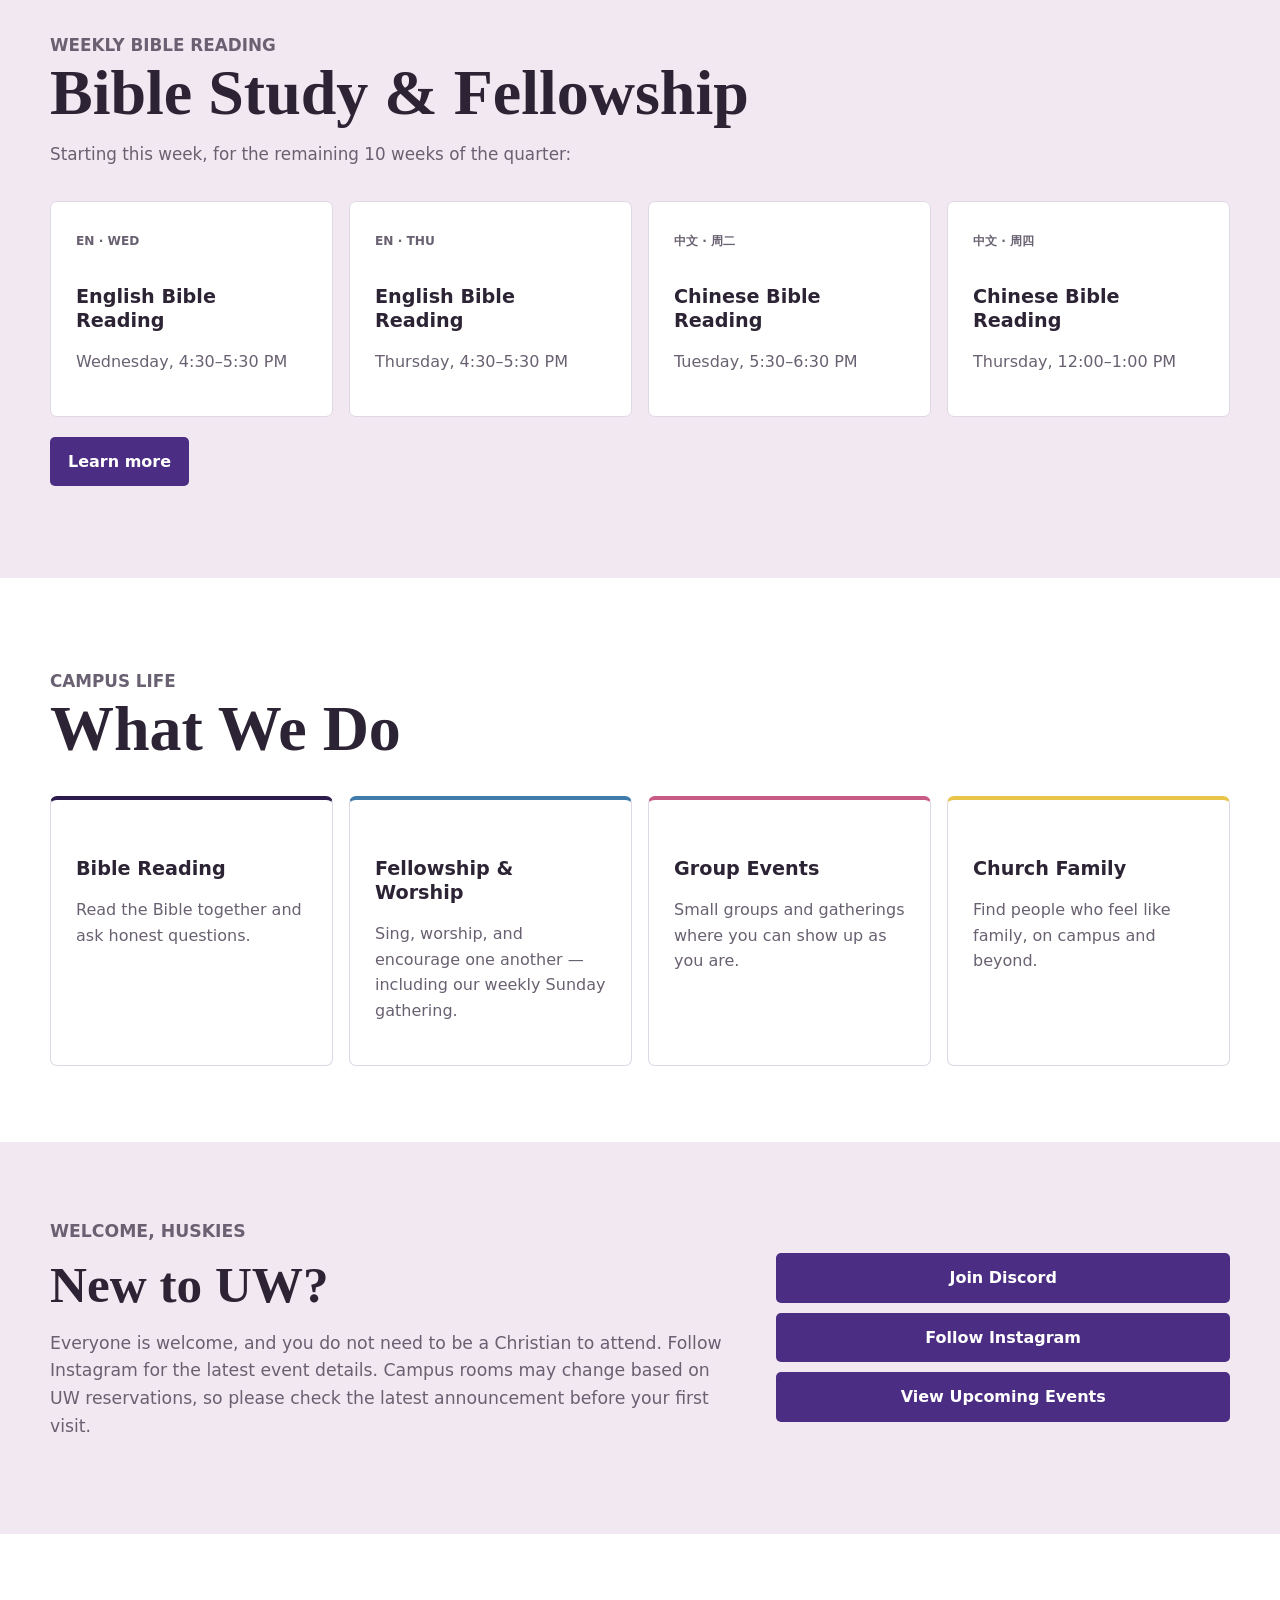
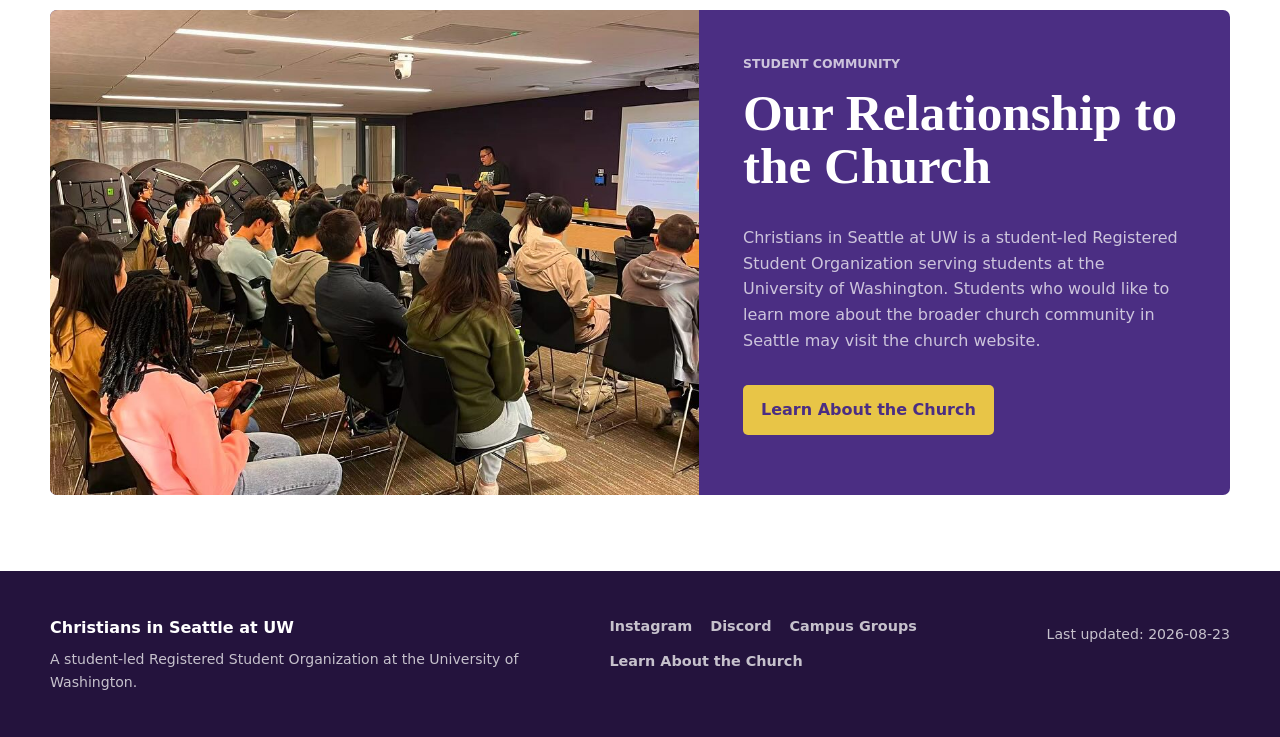
==== commit 1f6dde37: "Update event rendering functions in index.html" ====
--- a/index.html
+++ b/index.html
@@ -158,10 +158,10 @@
   <div id="site-footer"></div>
   <script type="module">
     import { fallOrientationEvents } from "./data/events.js";
-    import { splitEvents, renderSchedule } from "./js/schedule.js";
+    import { splitEvents, renderUpcoming } from "./js/schedule.js";
     function renderHomeSchedule() {
       const groups = splitEvents(fallOrientationEvents);
-      renderSchedule(document.querySelector("#featured-schedule"), groups.upcoming);
+      renderUpcoming(document.querySelector("#featured-schedule"), groups.upcoming);
     }
     renderHomeSchedule();
     window.addEventListener("languagechange", renderHomeSchedule);
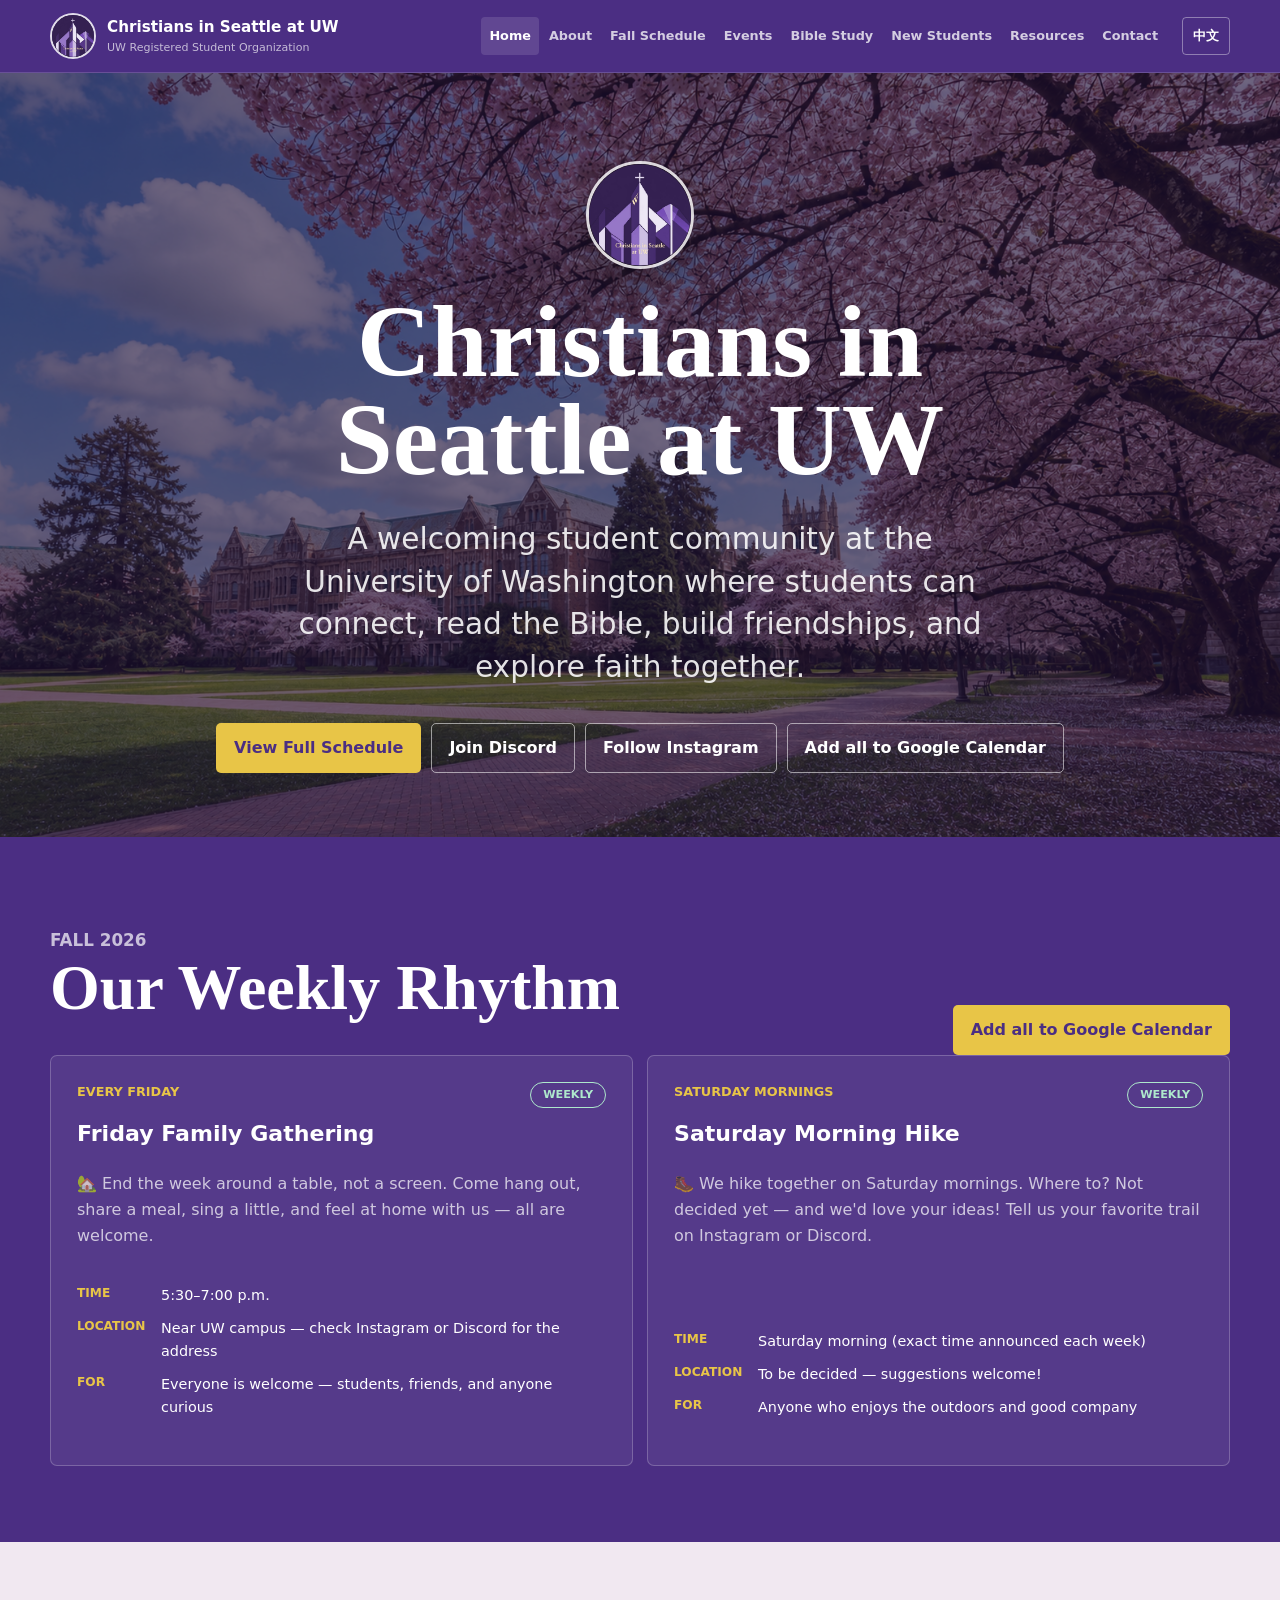
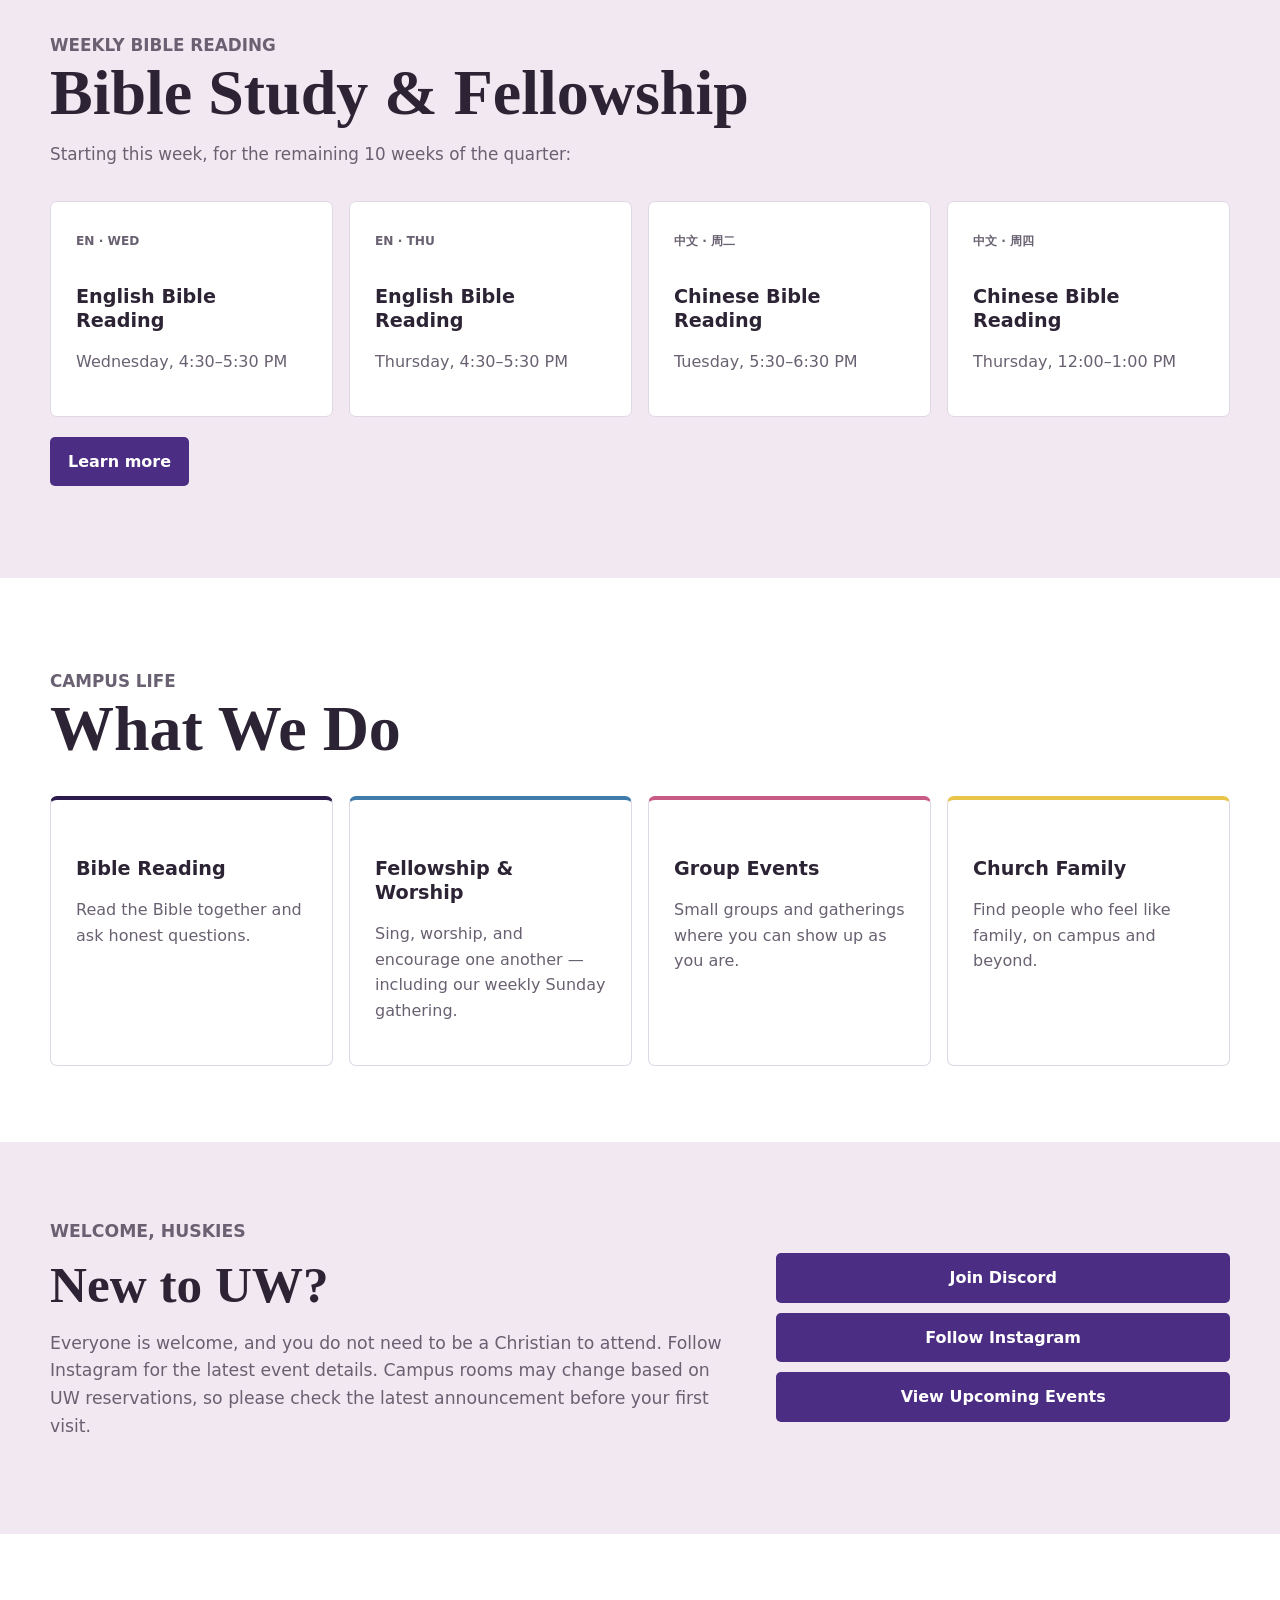
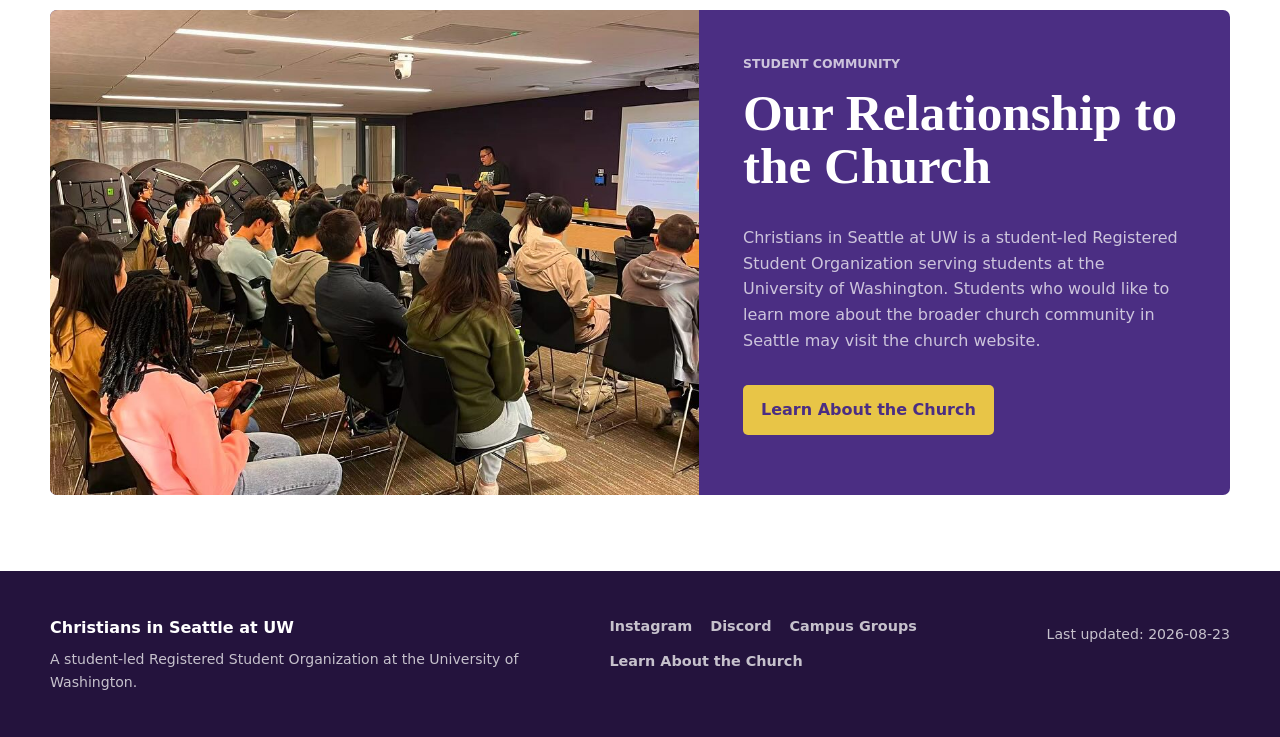
==== commit 0821dbc5: "Update index.html" ====
--- a/index.html
+++ b/index.html
@@ -56,10 +56,7 @@
             <h2 data-i18n="home.featured">Fall Quarter Schedule</h2>
           </div>
           <div class="schedule-actions">
-            <a class="button button-light" href="fall-schedule.html" data-social-preview="schedule" data-i18n="home.viewSchedule">View Full Schedule</a>
             <a class="button button-primary" href="#" data-google-calendar-all data-i18n="common.addAll">Add all to Google Calendar</a>
-            <a class="button button-light" data-link="discordInviteUrl" data-social-preview="discord" data-i18n="home.joinDiscord">Join Discord</a>
-            <a class="button button-light" data-link="instagramUrl" data-social-preview="instagram" data-i18n="home.followInstagram">Follow Instagram</a>
           </div>
         </div>
         <div id="featured-schedule" class="schedule-grid" aria-live="polite"></div>
--- a/css/site.css
+++ b/css/site.css
@@ -1,3 +1,7 @@
+html {
+  overflow-x: clip;
+}
+
 :root {
   --ink: #2c2434;
   --muted: #696171;
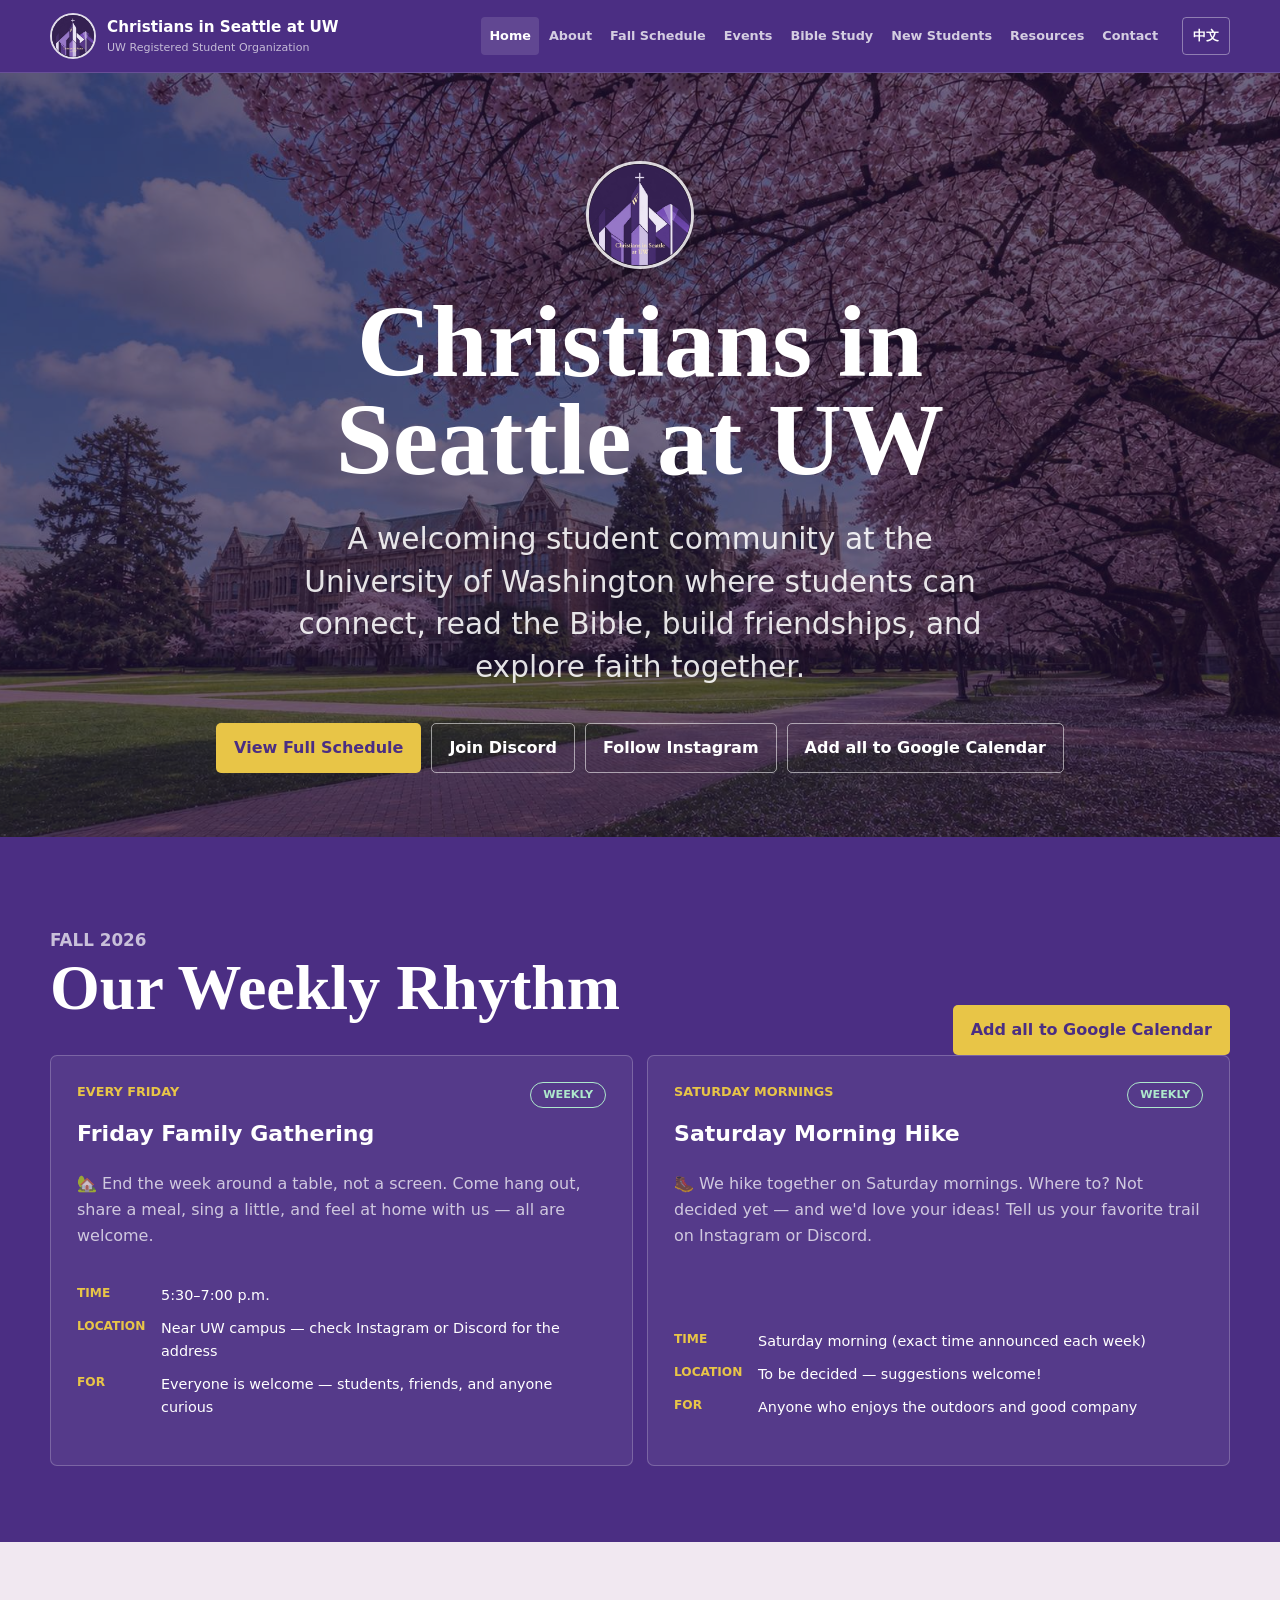
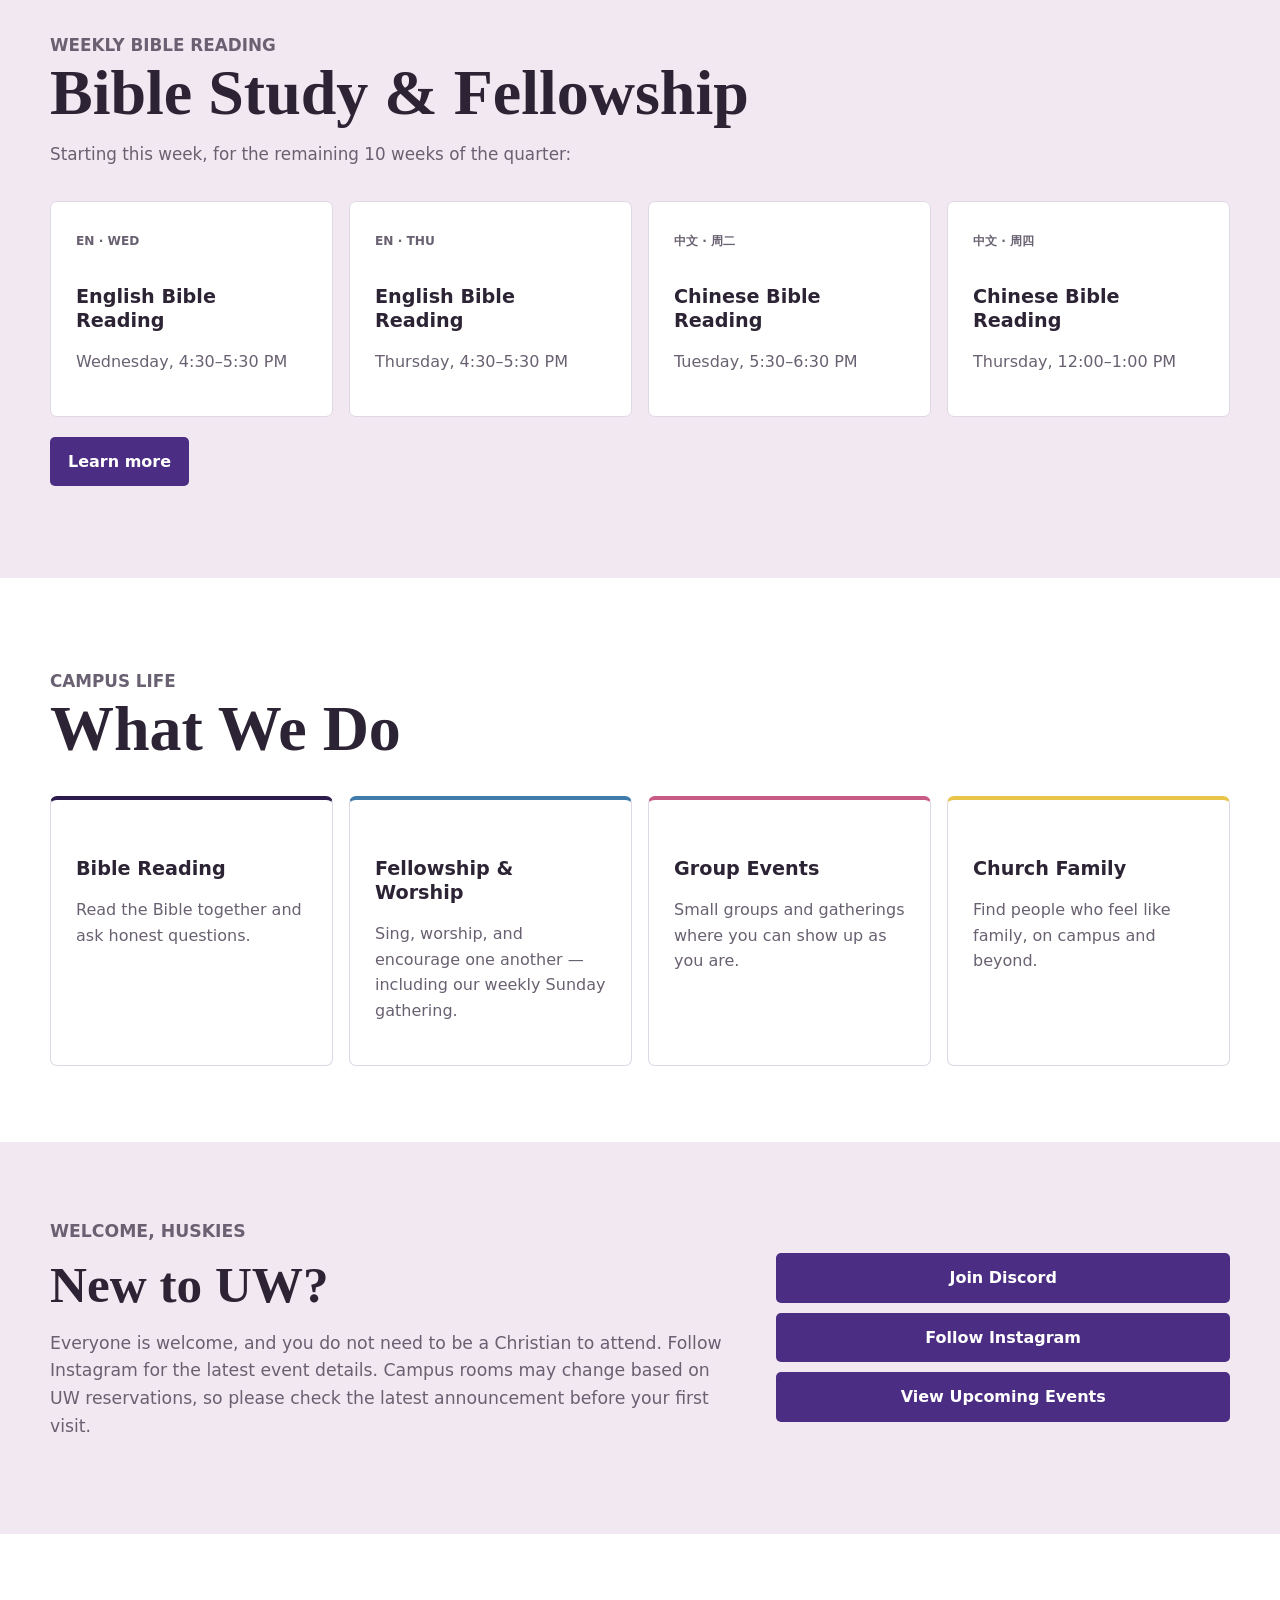
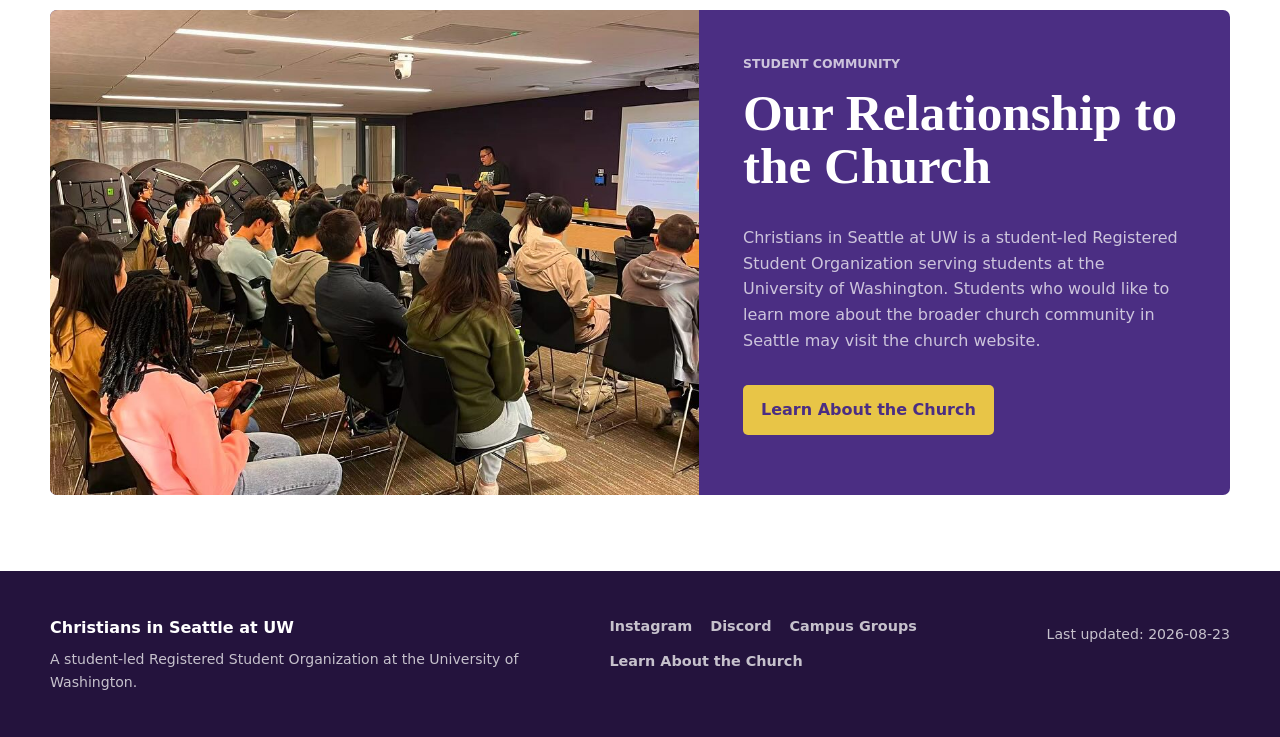
==== commit a2425dab: "Update social preview attributes in index.html" ====
--- a/index.html
+++ b/index.html
@@ -9,7 +9,7 @@
   <meta property="og:description" content="Connect, read the Bible, build friendships, and explore faith together at UW.">
   <meta property="og:type" content="website">
   <meta property="og:url" content="https://christiansinseattle.org">
-  <meta property="og:image" content="https://christiansinseattle.org/images/hero/uw-cherry-blossoms.png">
+  <meta property="og:image" content="https://christiansinseattle.org/images/hero/87941d06-473b-4a57-8537-38b1753b026d.jpg">
   <link rel="icon" href="images/branding/favicon.svg" type="image/svg+xml">
   <link rel="stylesheet" href="css/site.css">
   <script type="application/ld+json">
@@ -42,7 +42,7 @@
           <a class="button button-primary" href="fall-schedule.html" data-social-preview="schedule" data-i18n="home.viewSchedule">View Full Schedule</a>
           <a class="button button-secondary" data-link="discordInviteUrl" data-social-preview="discord" data-i18n="home.joinDiscord">Join Discord</a>
           <a class="button button-secondary" data-link="instagramUrl" data-social-preview="instagram" data-i18n="home.followInstagram">Follow Instagram</a>
-          <a class="button button-secondary" href="#" data-google-calendar-all data-i18n="common.addAll">Add all to Google Calendar</a>
+          <a class="button button-secondary" href="#" data-google-calendar-all data-social-preview="calendar" data-i18n="common.addAll">Add all to Google Calendar</a>
         </div>
         <p class="inline-status" data-discord-unavailable data-i18n="common.discordUnavailable">Discord invite being updated</p>
       </div>
@@ -56,7 +56,7 @@
             <h2 data-i18n="home.featured">Fall Quarter Schedule</h2>
           </div>
           <div class="schedule-actions">
-            <a class="button button-primary" href="#" data-google-calendar-all data-i18n="common.addAll">Add all to Google Calendar</a>
+            <a class="button button-primary" href="#" data-google-calendar-all data-social-preview="calendar" data-i18n="common.addAll">Add all to Google Calendar</a>
           </div>
         </div>
         <div id="featured-schedule" class="schedule-grid" aria-live="polite"></div>
@@ -92,7 +92,7 @@
             <p data-i18n="pages.chineseReadingThu">Thursday, 12:00–1:00 PM</p>
           </article>
         </div>
-        <p style="margin-top:20px;"><a class="button button-dark" href="bible-study.html" data-i18n="common.learnMore">Learn more</a></p>
+        <p style="margin-top:20px;"><a class="button button-dark" href="bible-study.html" data-social-preview="bible" data-i18n="common.learnMore">Learn more</a></p>
       </div>
     </section>
 
@@ -134,7 +134,7 @@
         <div class="action-stack">
           <a class="button button-dark" data-link="discordInviteUrl" data-social-preview="discord" data-i18n="home.joinDiscord">Join Discord</a>
           <a class="button button-dark" data-link="instagramUrl" data-social-preview="instagram" data-i18n="home.followInstagram">Follow Instagram</a>
-          <a class="button button-dark" href="events.html" data-i18n="common.viewEvents">View Upcoming Events</a>
+          <a class="button button-dark" href="events.html" data-social-preview="events" data-i18n="common.viewEvents">View Upcoming Events</a>
         </div>
       </div>
     </section>
@@ -146,7 +146,7 @@
           <p class="eyebrow">Student community</p>
           <h2 data-i18n="home.relationship">Our Relationship to the Church</h2>
           <p data-i18n="home.relationshipText">Christians in Seattle at UW is a student-led Registered Student Organization serving students at the University of Washington.</p>
-          <p><a class="button button-primary" data-link="churchWebsiteUrl" data-i18n="common.church">Learn About the Church</a></p>
+          <p><a class="button button-primary" data-link="churchWebsiteUrl" data-social-preview="church" data-i18n="common.church">Learn About the Church</a></p>
         </div>
       </div>
     </section>
--- a/css/site.css
+++ b/css/site.css
@@ -204,7 +204,7 @@
   align-items: center;
   color: var(--white);
   background-color: var(--evergreen);
-  background-image: url("../images/hero/uw-cherry-blossoms.png");
+  background-image: url("../images/hero/87941d06-473b-4a57-8537-38b1753b026d.jpg");
   background-position: center 48%;
   background-size: cover;
   overflow: hidden;
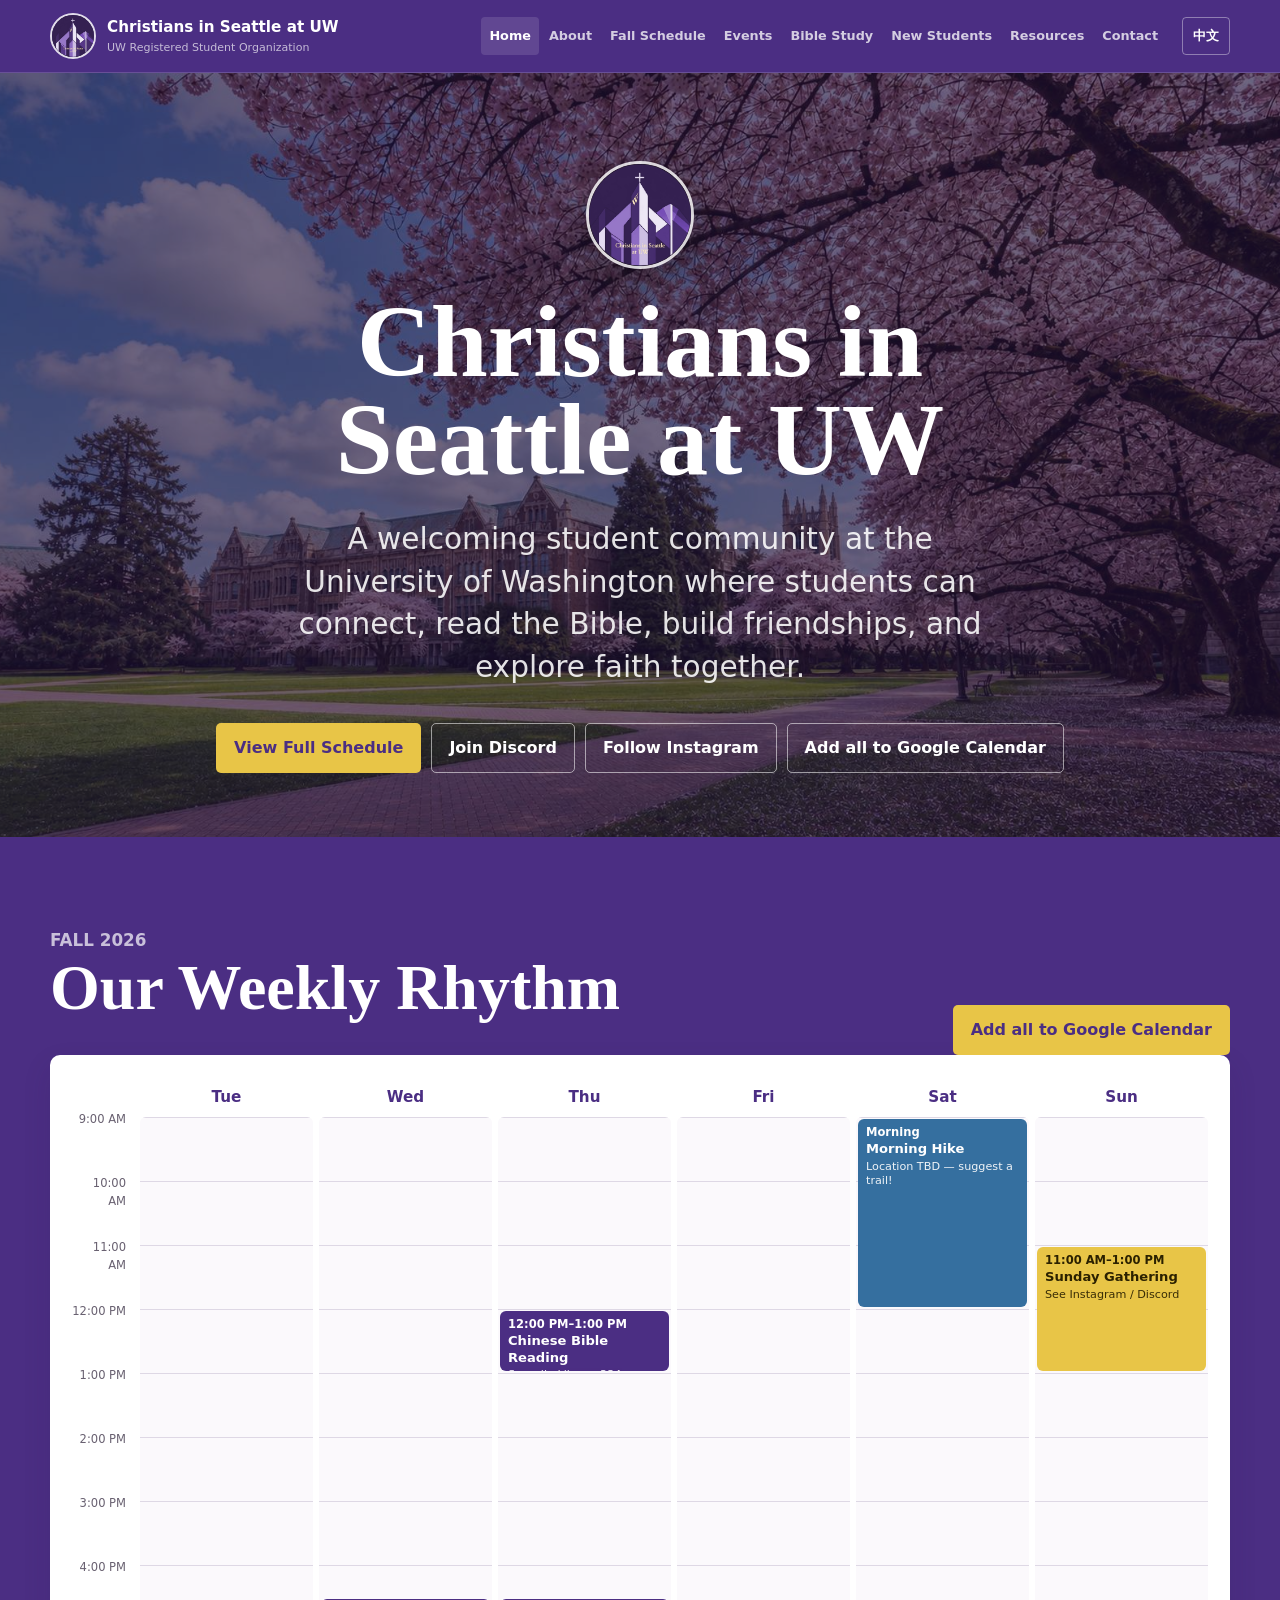
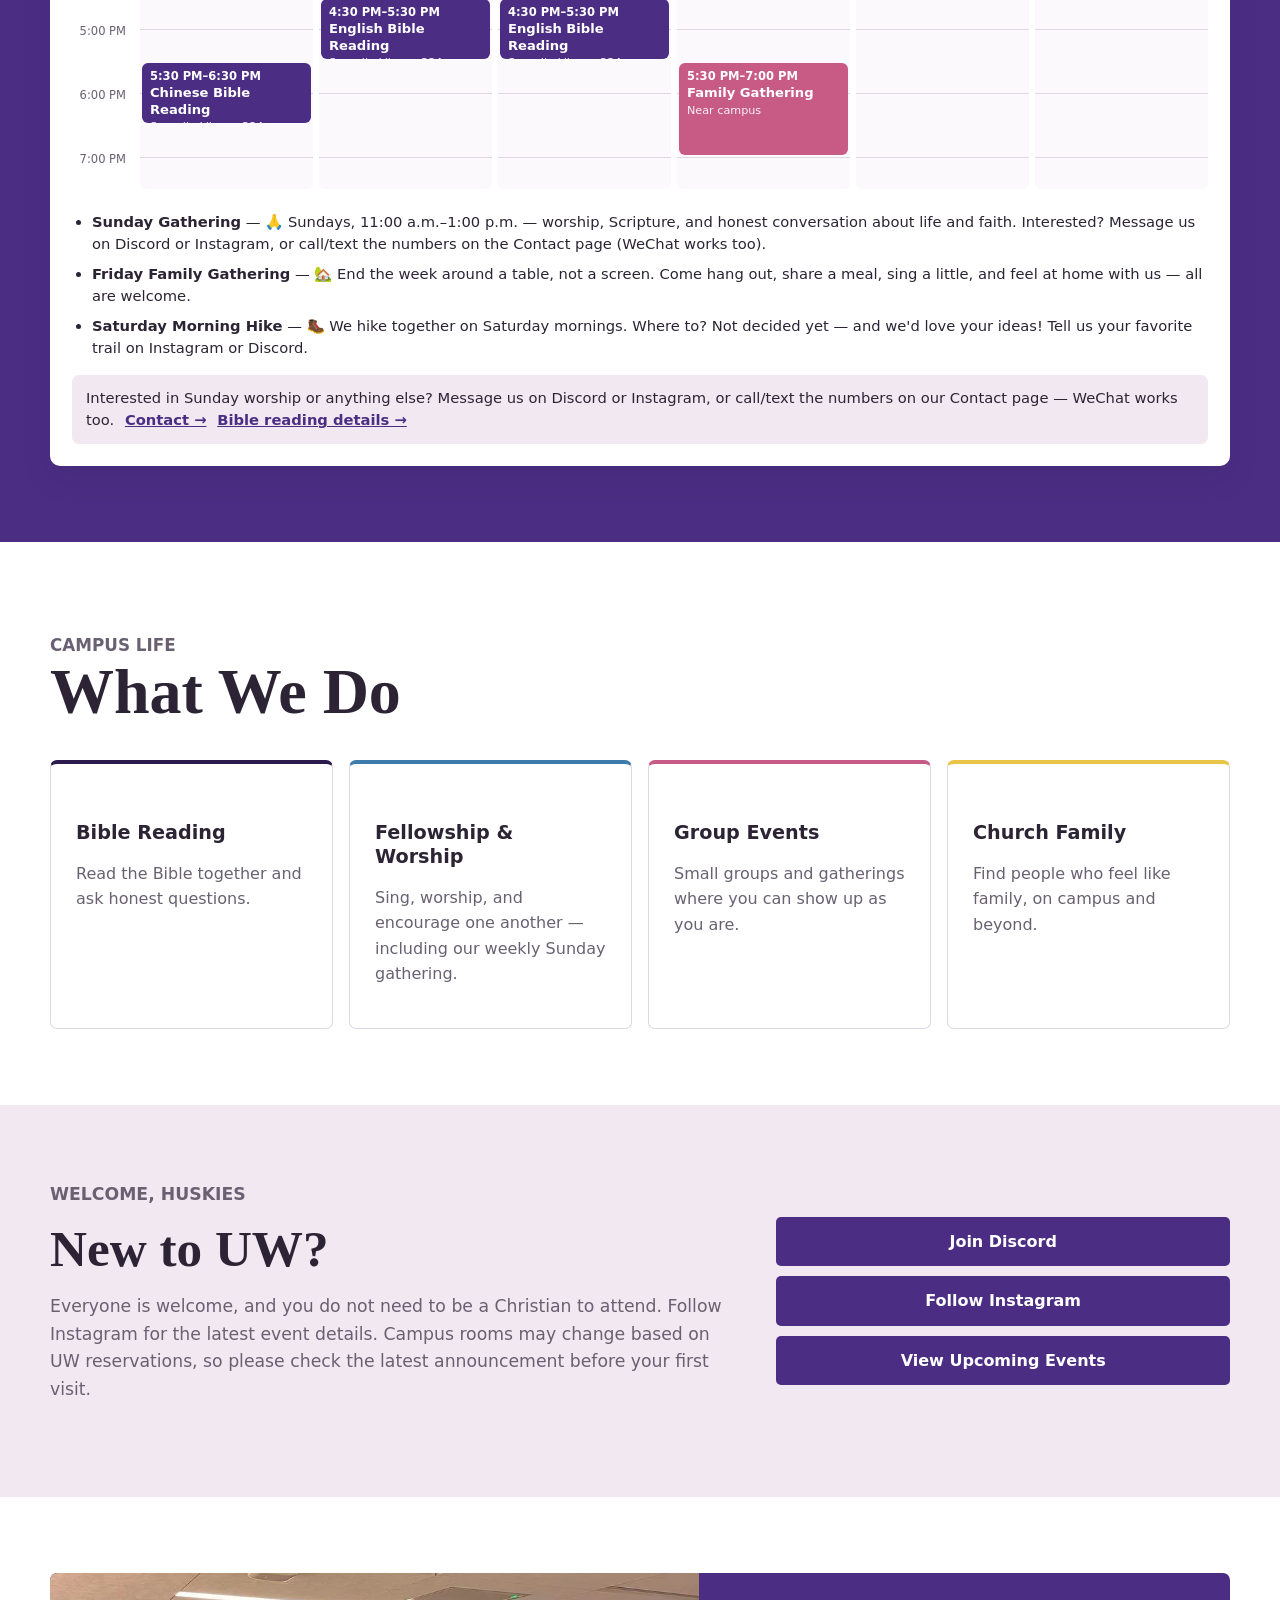
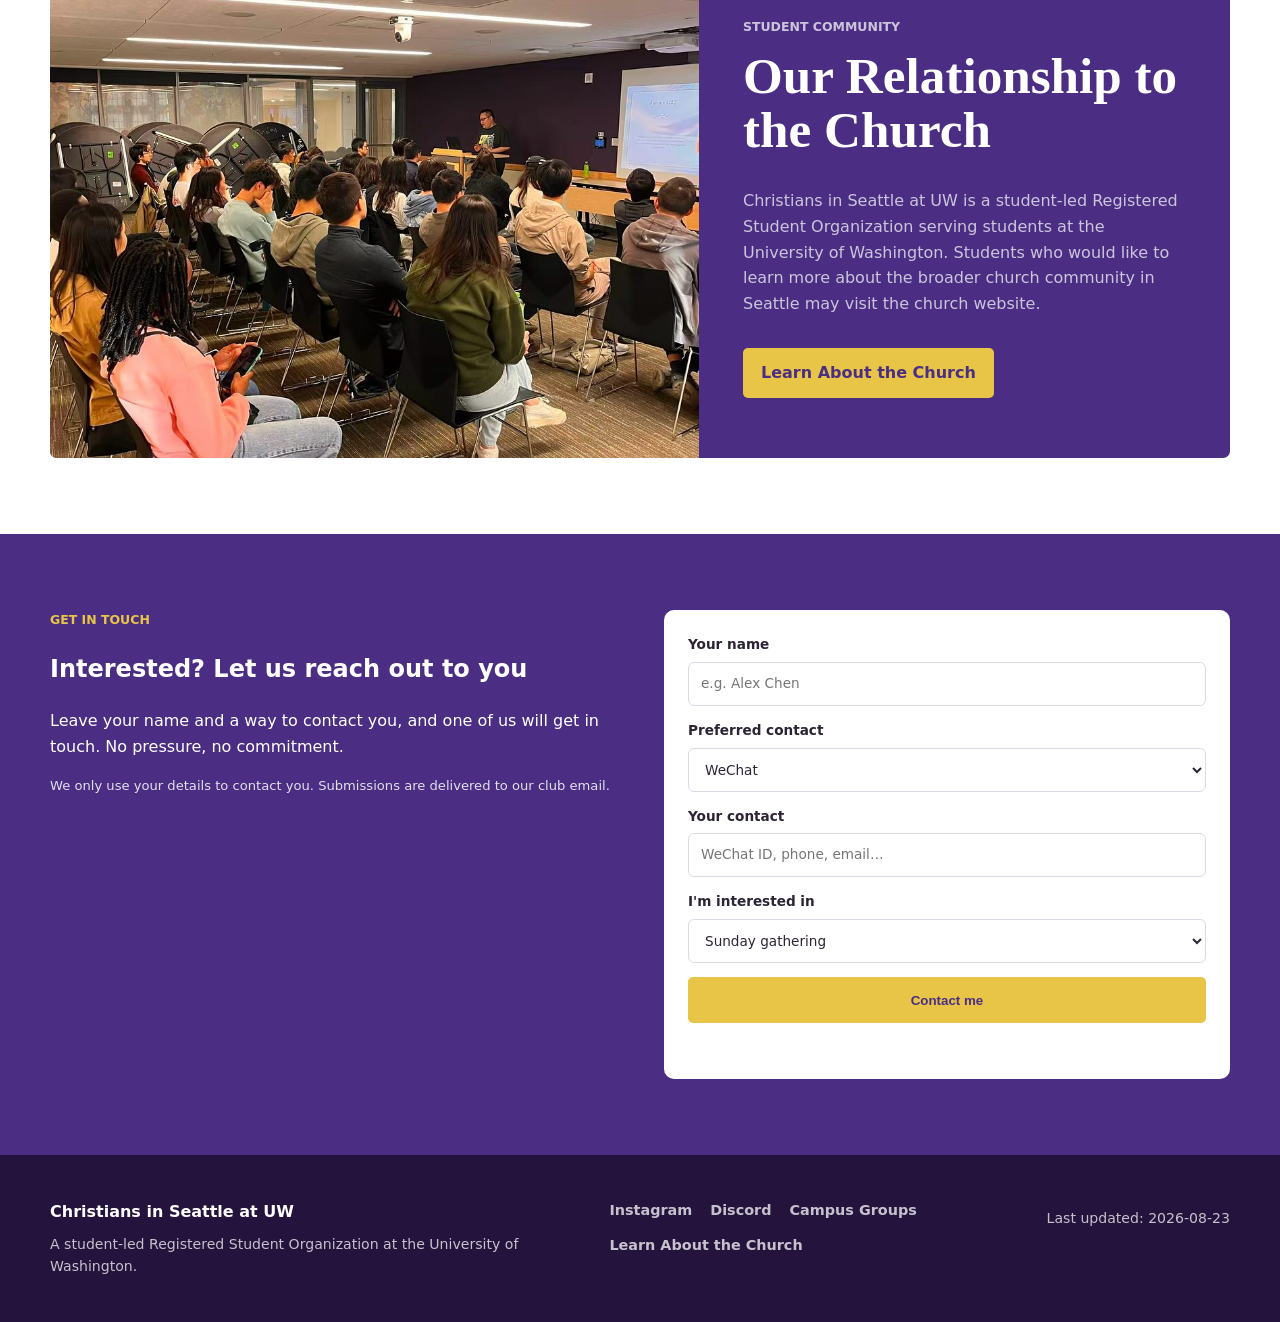
==== commit b675231a: "Refactor sections: remove Bible Reading, add Interest form Removed the Weekly Bible Reading section " ====
--- a/index.html
+++ b/index.html
@@ -63,38 +63,6 @@
       </div>
     </section>
 
-    <section class="section section-accent">
-      <div class="shell">
-        <div class="section-heading">
-          <p class="eyebrow">Weekly Bible Reading</p>
-          <h2 data-i18n="pages.bibleTitle">Bible Study &amp; Fellowship</h2>
-          <p data-i18n="pages.readingScheduleNote">Starting this week, for the remaining 10 weeks of the quarter:</p>
-        </div>
-        <div class="info-grid">
-          <article class="info-card">
-            <span class="activity-index">EN · WED</span>
-            <h3 data-i18n="pages.englishReading">English Bible Reading</h3>
-            <p data-i18n="pages.englishReadingWed">Wednesday, 4:30–5:30 PM</p>
-          </article>
-          <article class="info-card">
-            <span class="activity-index">EN · THU</span>
-            <h3 data-i18n="pages.englishReading">English Bible Reading</h3>
-            <p data-i18n="pages.englishReadingThu">Thursday, 4:30–5:30 PM</p>
-          </article>
-          <article class="info-card">
-            <span class="activity-index">中文 · 周二</span>
-            <h3 data-i18n="pages.chineseReading">Chinese Bible Reading</h3>
-            <p data-i18n="pages.chineseReadingTue">Tuesday, 5:30–6:30 PM</p>
-          </article>
-          <article class="info-card">
-            <span class="activity-index">中文 · 周四</span>
-            <h3 data-i18n="pages.chineseReading">Chinese Bible Reading</h3>
-            <p data-i18n="pages.chineseReadingThu">Thursday, 12:00–1:00 PM</p>
-          </article>
-        </div>
-        <p style="margin-top:20px;"><a class="button button-dark" href="bible-study.html" data-social-preview="bible" data-i18n="common.learnMore">Learn more</a></p>
-      </div>
-    </section>
 
     <section class="section section-white">
       <div class="shell">
@@ -150,12 +118,57 @@
         </div>
       </div>
     </section>
+    <section id="interest" class="section section-dark">
+      <div class="shell interest-layout">
+        <div>
+          <p class="eyebrow" data-i18n="home.interestEyebrow">Get in touch</p>
+          <h2 data-i18n="home.interestTitle">Interested? Let us reach out to you</h2>
+          <p data-i18n="home.interestText">Leave your name and a way to contact you, and one of us will get in touch. No pressure, no commitment.</p>
+          <p class="form-privacy" data-i18n="home.formPrivacy">We only use your details to contact you. Submissions are delivered to our club email.</p>
+        </div>
+        <form id="interest-form" class="interest-form" novalidate>
+          <label>
+            <span data-i18n="home.formName">Your name</span>
+            <input type="text" name="name" autocomplete="name" maxlength="80" required data-i18n-placeholder="home.formNamePh" placeholder="e.g. Alex Chen">
+          </label>
+          <label>
+            <span data-i18n="home.formMethod">Preferred contact</span>
+            <select name="method">
+              <option value="WeChat" data-i18n="home.methodWechat">WeChat</option>
+              <option value="Phone / text" data-i18n="home.methodPhone">Phone / text</option>
+              <option value="Email" data-i18n="home.methodEmail">Email</option>
+              <option value="Discord" data-i18n="home.methodDiscord">Discord</option>
+              <option value="Instagram" data-i18n="home.methodInstagram">Instagram</option>
+            </select>
+          </label>
+          <label>
+            <span data-i18n="home.formContact">Your contact</span>
+            <input type="text" name="contact" maxlength="120" required data-i18n-placeholder="home.formContactPh" placeholder="WeChat ID, phone, email…">
+          </label>
+          <label>
+            <span data-i18n="home.formInterest">I'm interested in</span>
+            <select name="interest">
+              <option value="Sunday gathering" data-i18n="home.intSunday">Sunday gathering</option>
+              <option value="Bible reading" data-i18n="home.intReading">Bible reading</option>
+              <option value="Friday family gathering" data-i18n="home.intFriday">Friday family gathering</option>
+              <option value="Saturday hike" data-i18n="home.intHike">Saturday hike</option>
+              <option value="Not sure yet" data-i18n="home.intAny">Not sure yet — just say hi</option>
+            </select>
+          </label>
+          <input type="text" name="_honey" class="hp-field" tabindex="-1" autocomplete="off" aria-hidden="true">
+          <button class="button button-primary" type="submit" data-i18n="home.formSubmit">Contact me</button>
+          <p class="form-status" data-form-status role="status" aria-live="polite"></p>
+        </form>
+      </div>
+    </section>
   </main>
 
   <div id="site-footer"></div>
   <script type="module">
     import { fallOrientationEvents } from "./data/events.js";
     import { splitEvents, renderUpcoming } from "./js/schedule.js";
+    import { bindInterestForm } from "./js/interest.js";
+    bindInterestForm(document.querySelector("#interest-form"));
     function renderHomeSchedule() {
       const groups = splitEvents(fallOrientationEvents);
       renderUpcoming(document.querySelector("#featured-schedule"), groups.upcoming);
--- a/css/site.css
+++ b/css/site.css
@@ -1250,3 +1250,206 @@
     object-fit: cover;
     display: block;
 }
+
+/* ---- weekly timetable ---- */
+.timetable-wrap {
+  grid-column: 1 / -1;
+  padding: 22px;
+  border-radius: 10px;
+  color: var(--ink);
+  background: var(--white);
+  box-shadow: var(--shadow);
+}
+
+.timetable {
+  display: grid;
+  grid-template-columns: 62px repeat(6, minmax(0, 1fr));
+  grid-template-rows: 40px repeat(21, 32px);
+  column-gap: 6px;
+}
+
+.tt-head {
+  align-self: center;
+  text-align: center;
+  color: var(--evergreen);
+  font-size: 0.95rem;
+  font-weight: 800;
+}
+
+.tt-hour {
+  padding-right: 8px;
+  color: var(--muted);
+  font-size: 0.72rem;
+  text-align: right;
+  transform: translateY(-7px);
+}
+
+.tt-col {
+  border-radius: 6px;
+  background-color: #fbf9fc;
+  background-image: repeating-linear-gradient(to bottom, var(--line) 0 1px, transparent 1px 64px);
+}
+
+.tt-event {
+  z-index: 1;
+  margin: 2px;
+  padding: 6px 8px;
+  display: flex;
+  flex-direction: column;
+  gap: 2px;
+  overflow: hidden;
+  border-radius: 6px;
+  color: var(--white);
+  font-size: 0.72rem;
+  line-height: 1.25;
+}
+
+.tt-event strong,
+.tt-item strong {
+  font-size: 0.82rem;
+}
+
+.tt-time {
+  font-weight: 800;
+}
+
+.tt-event small,
+.tt-item small {
+  font-size: 0.7rem;
+  opacity: 0.92;
+}
+
+.tt-reading { background: var(--violet); }
+.tt-fellowship { background: var(--rose); }
+.tt-hike { background: var(--blue); }
+.tt-worship { background: var(--gold); color: #2b2100; }
+
+.tt-agenda {
+  position: absolute;
+  width: 1px;
+  height: 1px;
+  overflow: hidden;
+  clip: rect(0 0 0 0);
+  white-space: nowrap;
+}
+
+.tt-notes {
+  margin: 22px 0 0;
+  padding-left: 20px;
+  display: grid;
+  gap: 8px;
+  font-size: 0.92rem;
+  line-height: 1.5;
+}
+
+.tt-join {
+  margin: 16px 0 0;
+  padding: 12px 14px;
+  border-radius: 7px;
+  background: #f1e8f1;
+  font-size: 0.92rem;
+  line-height: 1.5;
+}
+
+.tt-join a {
+  margin-left: 6px;
+  color: var(--violet);
+  font-weight: 800;
+  white-space: nowrap;
+}
+
+@media (max-width: 820px) {
+  .timetable-wrap { padding: 14px; }
+  .timetable { display: none; }
+  .tt-agenda {
+    position: static;
+    width: auto;
+    height: auto;
+    overflow: visible;
+    clip: auto;
+    white-space: normal;
+    display: grid;
+  }
+  .tt-day {
+    padding: 12px 0;
+    display: grid;
+    grid-template-columns: 52px minmax(0, 1fr);
+    gap: 10px;
+    align-items: start;
+    border-top: 1px solid var(--line);
+  }
+  .tt-day:first-child { border-top: 0; }
+  .tt-day h3 { margin: 6px 0 0; color: var(--evergreen); font-size: 1rem; }
+  .tt-day ul { margin: 0; padding: 0; display: grid; gap: 8px; list-style: none; }
+  .tt-item {
+    padding: 9px 12px;
+    display: flex;
+    flex-direction: column;
+    gap: 2px;
+    border-radius: 7px;
+    color: var(--white);
+    font-size: 0.8rem;
+  }
+  .tt-item.tt-worship { color: #2b2100; }
+}
+
+/* ---- interest form ---- */
+.interest-layout {
+  display: grid;
+  grid-template-columns: minmax(0, 1fr) minmax(0, 1fr);
+  gap: 48px;
+  align-items: start;
+}
+
+.interest-layout .eyebrow { color: var(--gold); }
+
+.interest-form {
+  padding: 24px;
+  display: grid;
+  gap: 14px;
+  border-radius: 10px;
+  color: var(--ink);
+  background: var(--white);
+}
+
+.interest-form label {
+  display: grid;
+  gap: 6px;
+  font-size: 0.85rem;
+  font-weight: 800;
+}
+
+.interest-form input,
+.interest-form select {
+  width: 100%;
+  min-height: 44px;
+  padding: 10px 12px;
+  border: 1px solid var(--line);
+  border-radius: 6px;
+  color: var(--ink);
+  background: var(--white);
+  font: inherit;
+  font-weight: 400;
+}
+
+.interest-form .hp-field {
+  position: absolute;
+  left: -9999px;
+  width: 1px;
+  height: 1px;
+  opacity: 0;
+}
+
+.interest-form button[disabled] { opacity: 0.6; cursor: wait; }
+
+.form-status { min-height: 1.3em; margin: 0; font-size: 0.88rem; font-weight: 700; }
+.form-status[data-state="success"] { color: #1d6b3c; }
+.form-status[data-state="error"] { color: #a02848; }
+.form-status[data-state="info"] { color: var(--muted); }
+.form-privacy { font-size: 0.82rem; opacity: 0.85; }
+.contact-phones { display: contents; }
+
+@media (max-width: 820px) {
+  .interest-layout { grid-template-columns: minmax(0, 1fr); gap: 24px; }
+  .interest-form { padding: 18px; }
+}
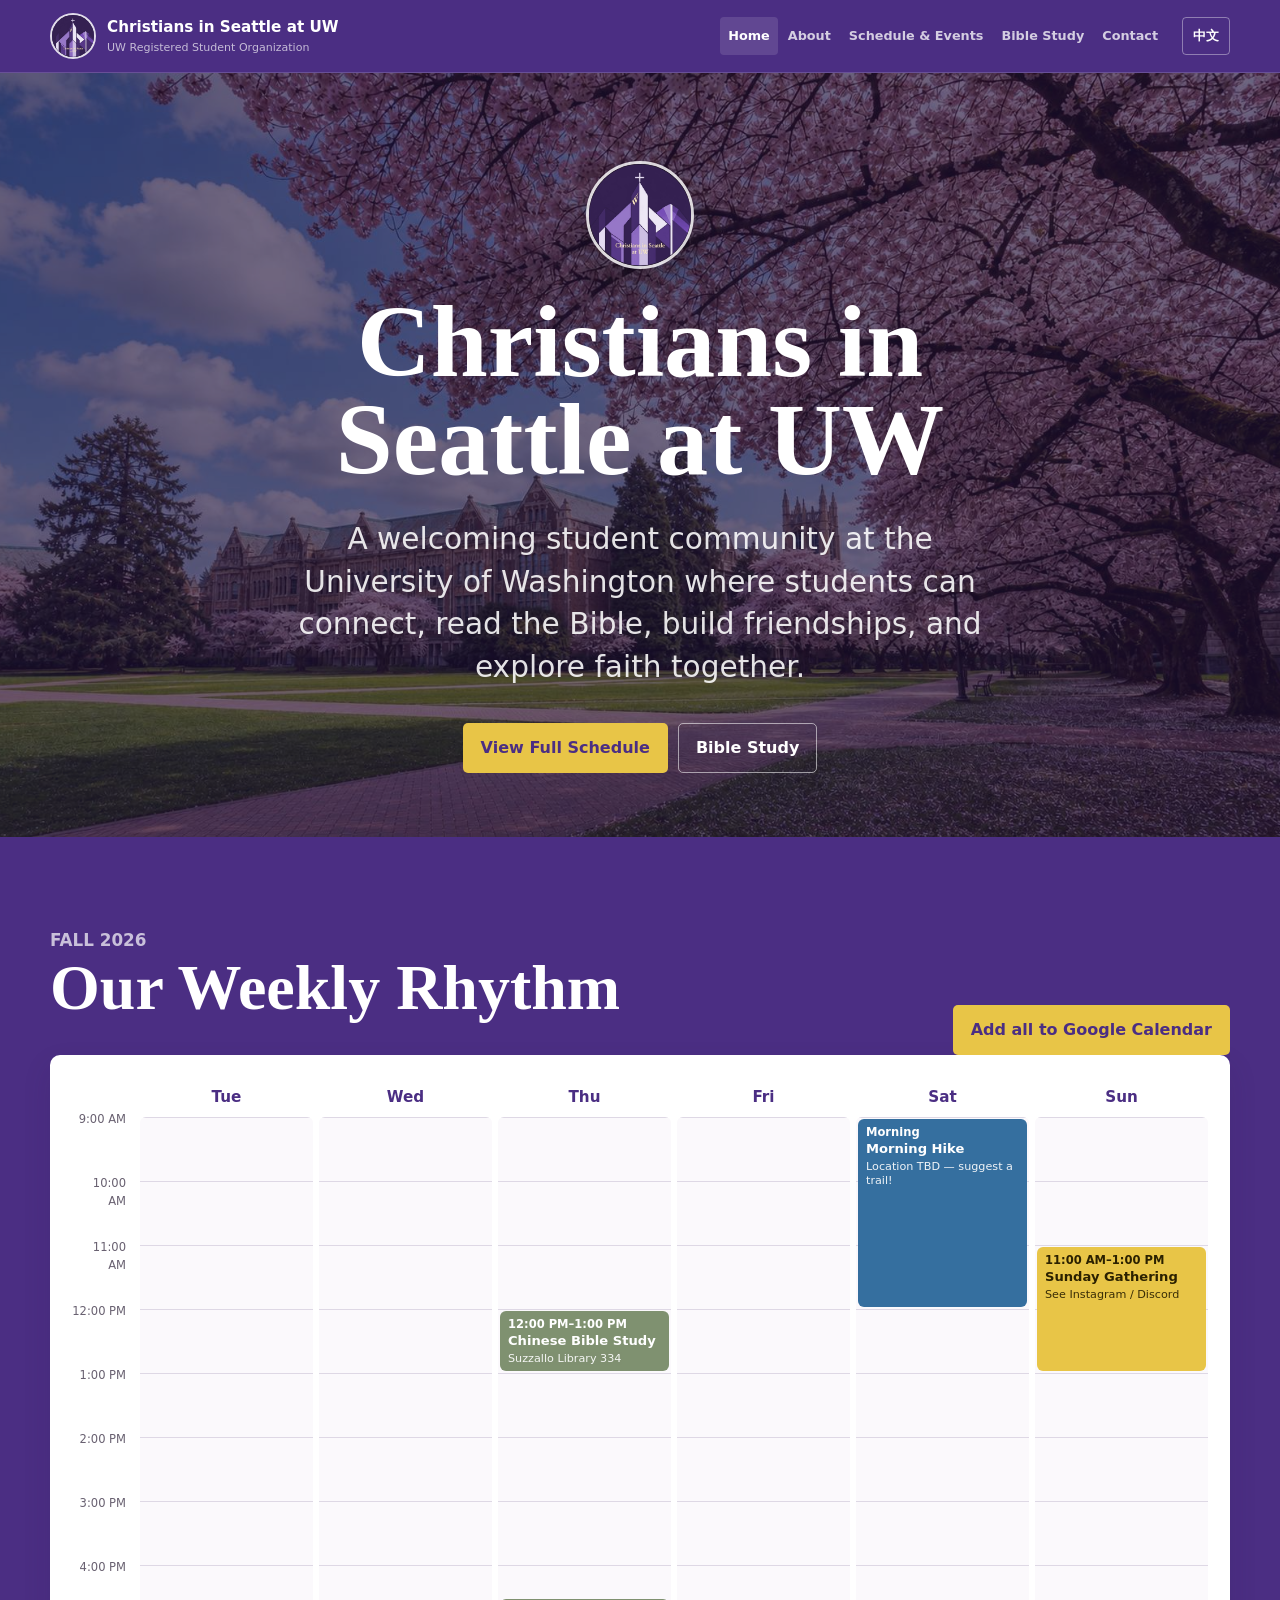
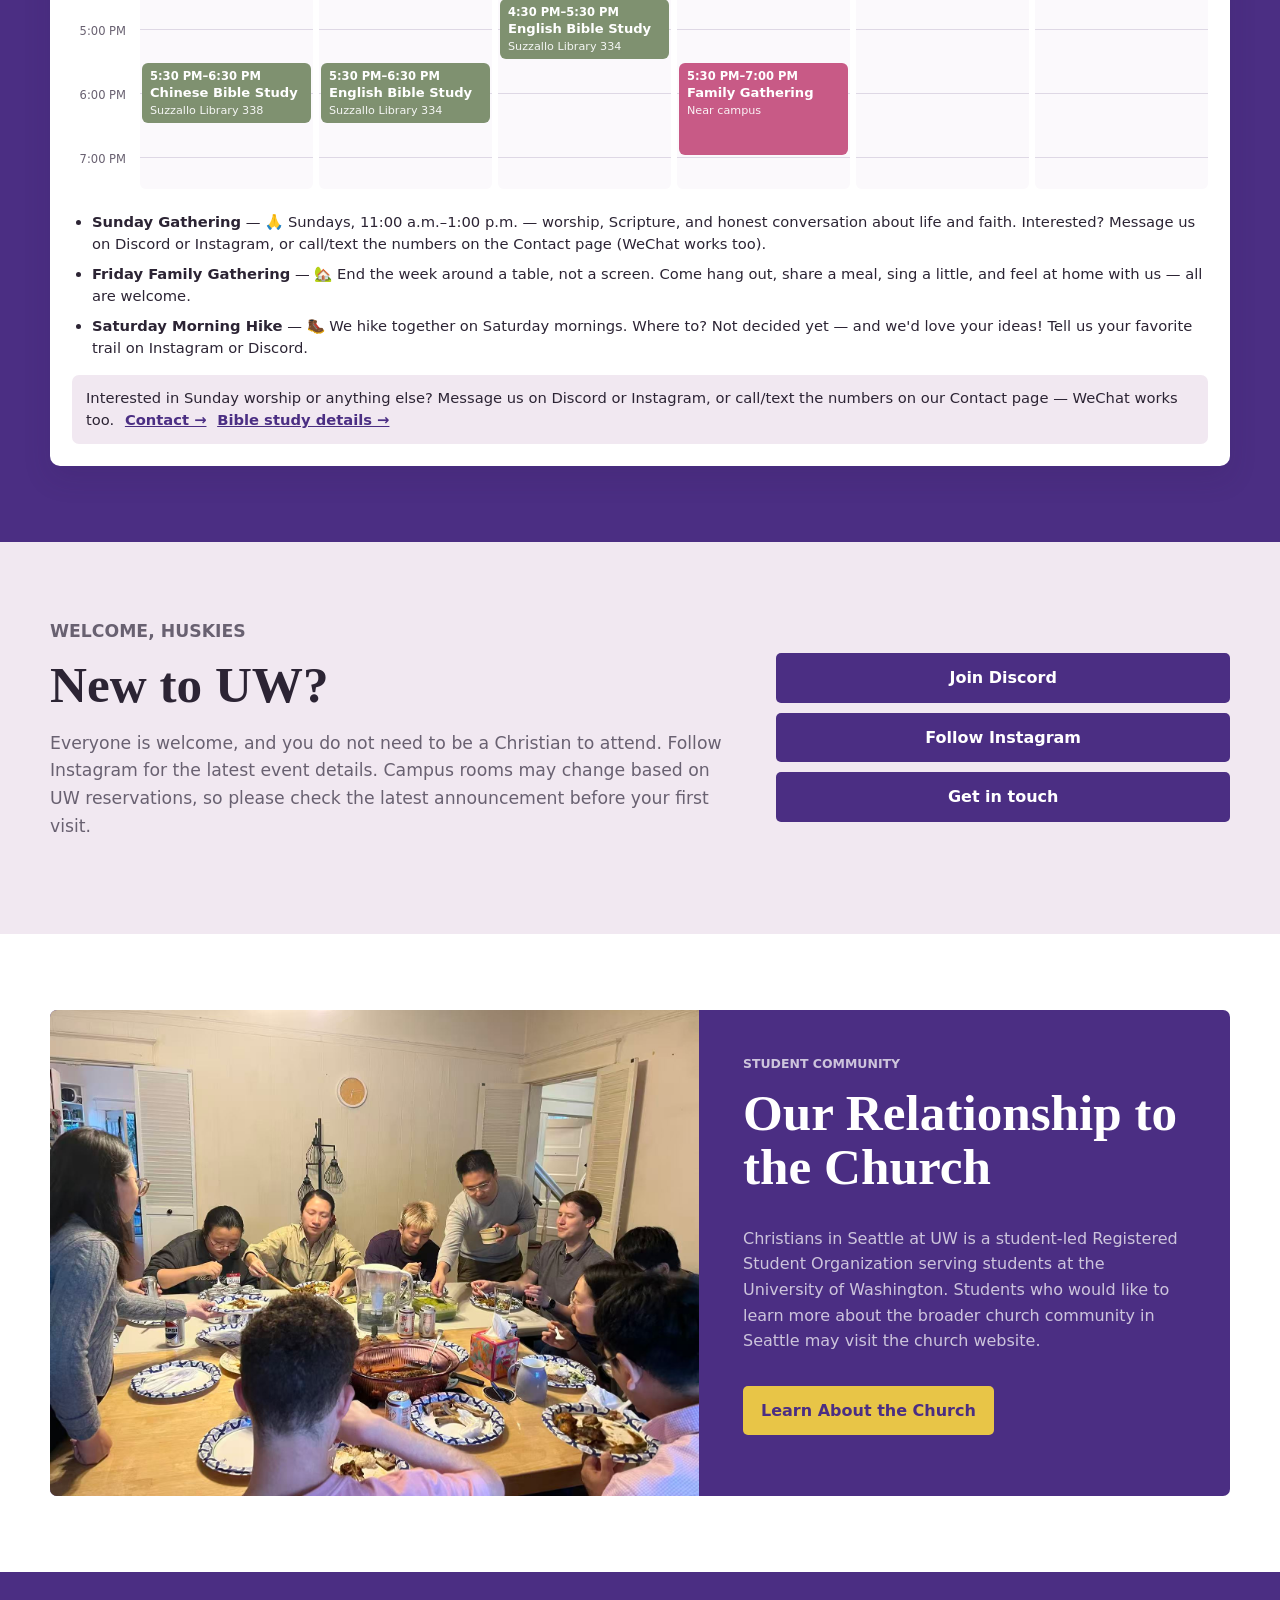
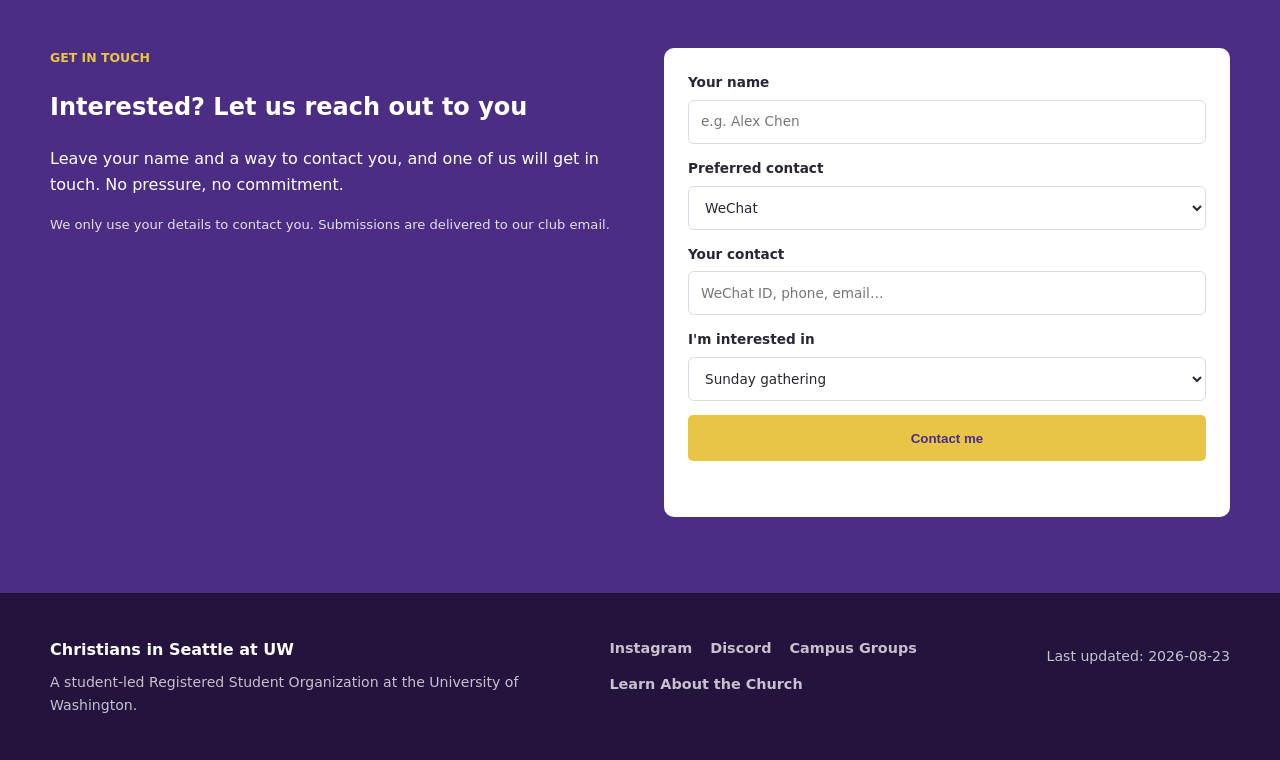
==== commit 4764abae: "Revise event links and remove campus life section Updated event links and removed outdated section o" ====
--- a/index.html
+++ b/index.html
@@ -39,10 +39,8 @@
         <h1 data-public-name>Christians in Seattle at UW</h1>
         <p class="hero-description" data-i18n="home.description">A welcoming student community at the University of Washington where students can connect, read the Bible, build friendships, and explore faith together.</p>
         <div class="hero-actions">
-          <a class="button button-primary" href="fall-schedule.html" data-social-preview="schedule" data-i18n="home.viewSchedule">View Full Schedule</a>
-          <a class="button button-secondary" data-link="discordInviteUrl" data-social-preview="discord" data-i18n="home.joinDiscord">Join Discord</a>
-          <a class="button button-secondary" data-link="instagramUrl" data-social-preview="instagram" data-i18n="home.followInstagram">Follow Instagram</a>
-          <a class="button button-secondary" href="#" data-google-calendar-all data-social-preview="calendar" data-i18n="common.addAll">Add all to Google Calendar</a>
+          <a class="button button-primary" href="events.html" data-social-preview="schedule" data-i18n="home.viewSchedule">View Full Schedule</a>
+          <a class="button button-secondary" href="bible-study.html" data-social-preview="bible" data-i18n="nav.bibleStudy">Bible Study</a>
         </div>
         <p class="inline-status" data-discord-unavailable data-i18n="common.discordUnavailable">Discord invite being updated</p>
       </div>
@@ -64,32 +62,6 @@
     </section>
 
 
-    <section class="section section-white">
-      <div class="shell">
-        <div class="section-heading">
-          <p class="eyebrow">Campus life</p>
-          <h2 data-i18n="home.whatWeDo">What We Do</h2>
-        </div>
-        <div class="activity-grid">
-          <article class="activity-card">
-            <h3 data-i18n="activities.bibleReading">Bible Reading</h3>
-            <p data-i18n="activities.bibleReadingText">Read the Bible together and ask honest questions.</p>
-          </article>
-          <article class="activity-card">
-            <h3 data-i18n="activities.fellowship">Weekly Fellowship</h3>
-            <p data-i18n="activities.fellowshipText">Gather for singing, fellowship, and mutual encouragement.</p>
-          </article>
-          <article class="activity-card">
-            <h3 data-i18n="activities.welcome">Welcome Events</h3>
-            <p data-i18n="activities.welcomeText">Meet new students and find community at UW.</p>
-          </article>
-          <article class="activity-card">
-            <h3 data-i18n="activities.friendship">Community and Friendship</h3>
-            <p data-i18n="activities.friendshipText">Build meaningful friendships beyond the classroom.</p>
-          </article>
-        </div>
-      </div>
-    </section>
 
     <section class="section section-accent">
       <div class="shell split-panel">
@@ -102,14 +74,14 @@
         <div class="action-stack">
           <a class="button button-dark" data-link="discordInviteUrl" data-social-preview="discord" data-i18n="home.joinDiscord">Join Discord</a>
           <a class="button button-dark" data-link="instagramUrl" data-social-preview="instagram" data-i18n="home.followInstagram">Follow Instagram</a>
-          <a class="button button-dark" href="events.html" data-social-preview="events" data-i18n="common.viewEvents">View Upcoming Events</a>
+          <a class="button button-dark" href="#interest" data-i18n="home.interestEyebrow">Get in touch</a>
         </div>
       </div>
     </section>
 
     <section class="section section-white">
       <div class="shell photo-strip">
-        <img src="images/social/community-fellowship.jpg" alt="Students gathering for a campus fellowship event">
+        <img src="images/events/2026-10-sunday-worship/a93362bf0b61e6b5d104970b198494a0.jpg" alt="Students gathering for a campus fellowship event">
         <div class="photo-strip-copy">
           <p class="eyebrow">Student community</p>
           <h2 data-i18n="home.relationship">Our Relationship to the Church</h2>
--- a/css/site.css
+++ b/css/site.css
@@ -1,5 +1,5 @@
-html {
-  overflow-x: clip;
+body {
+  overflow-x: hidden;
 }
 
 :root {
@@ -705,7 +705,7 @@
   background: var(--evergreen);
 }
 
-.photo-strip img {
+.photo-strip > img {
   width: 100%;
   height: 100%;
   min-height: 430px;
@@ -1112,7 +1112,7 @@
     align-items: start;
   }
 
-  .photo-strip img {
+  .photo-strip > img {
     min-height: 280px;
     max-height: 420px;
   }
@@ -1319,7 +1319,7 @@
   opacity: 0.92;
 }
 
-.tt-reading { background: var(--violet); }
+.tt-reading { background: #7f9170; }
 .tt-fellowship { background: var(--rose); }
 .tt-hike { background: var(--blue); }
 .tt-worship { background: var(--gold); color: #2b2100; }
